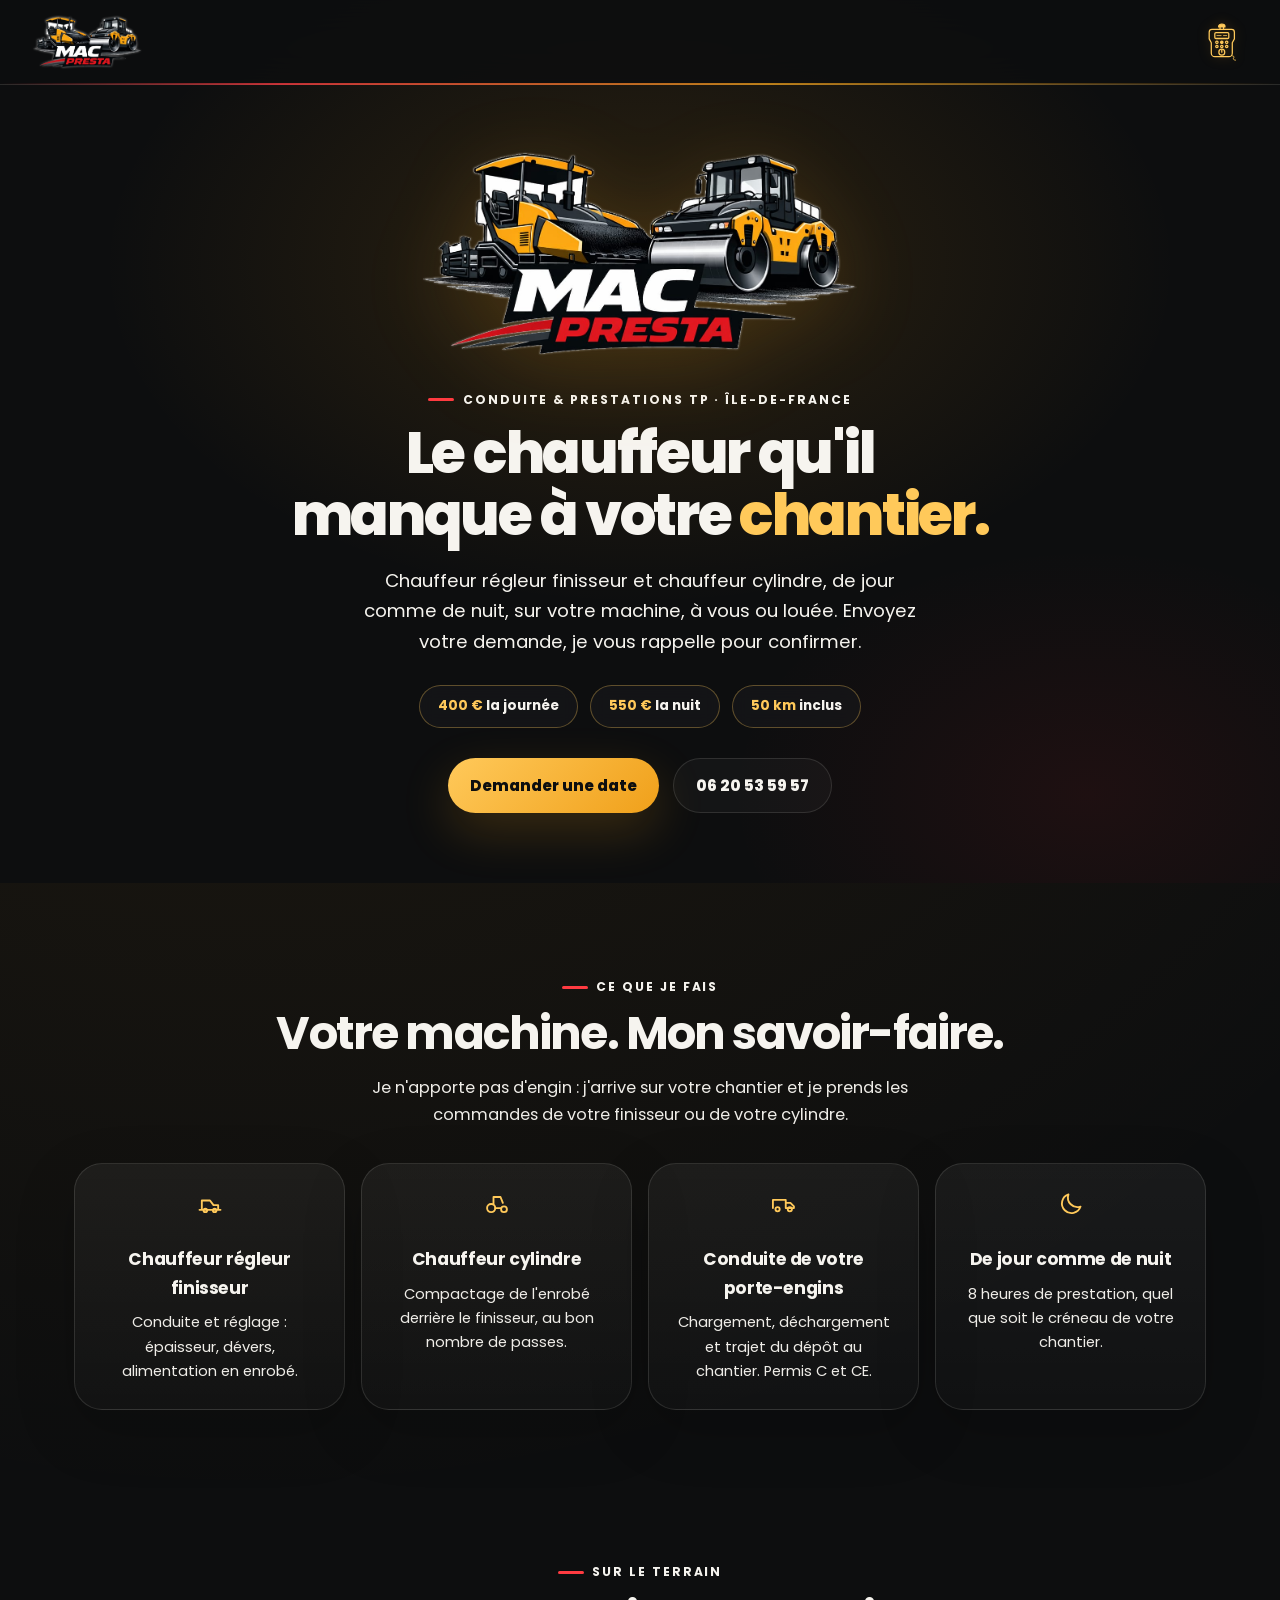
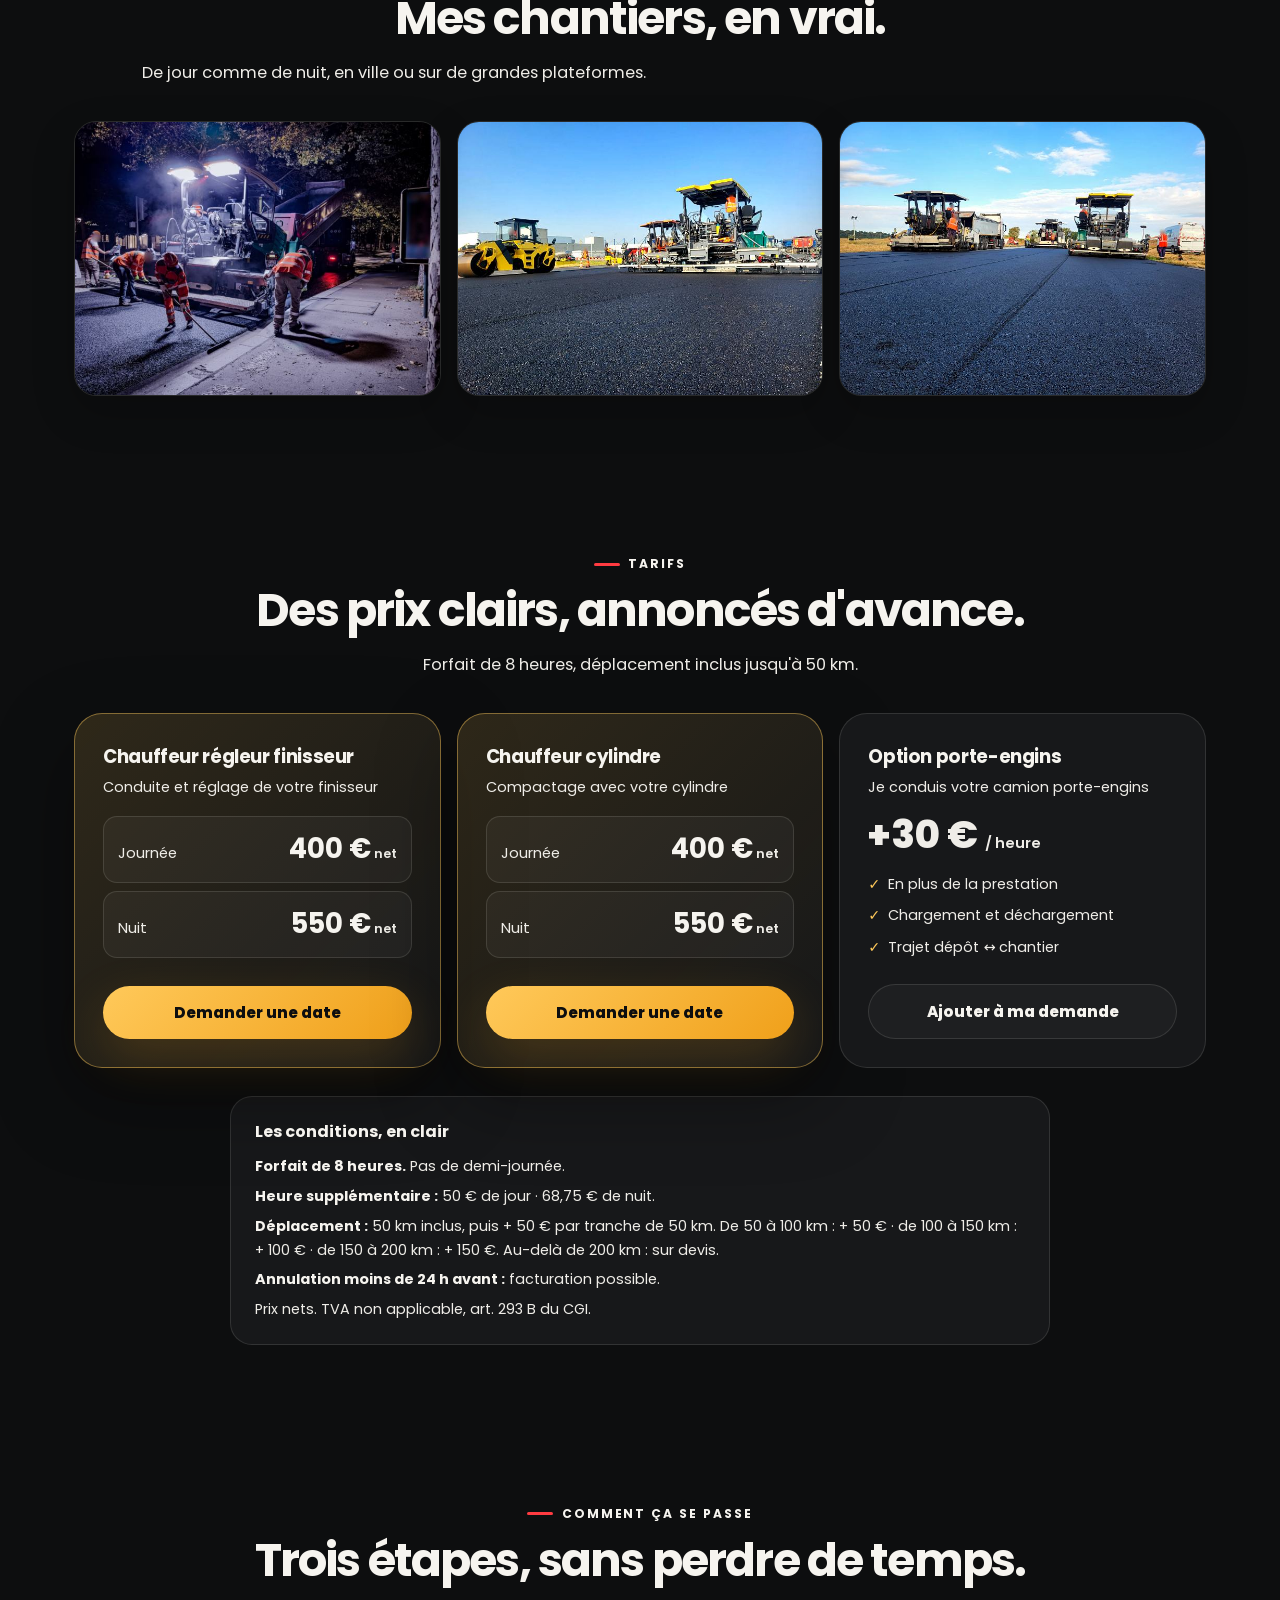
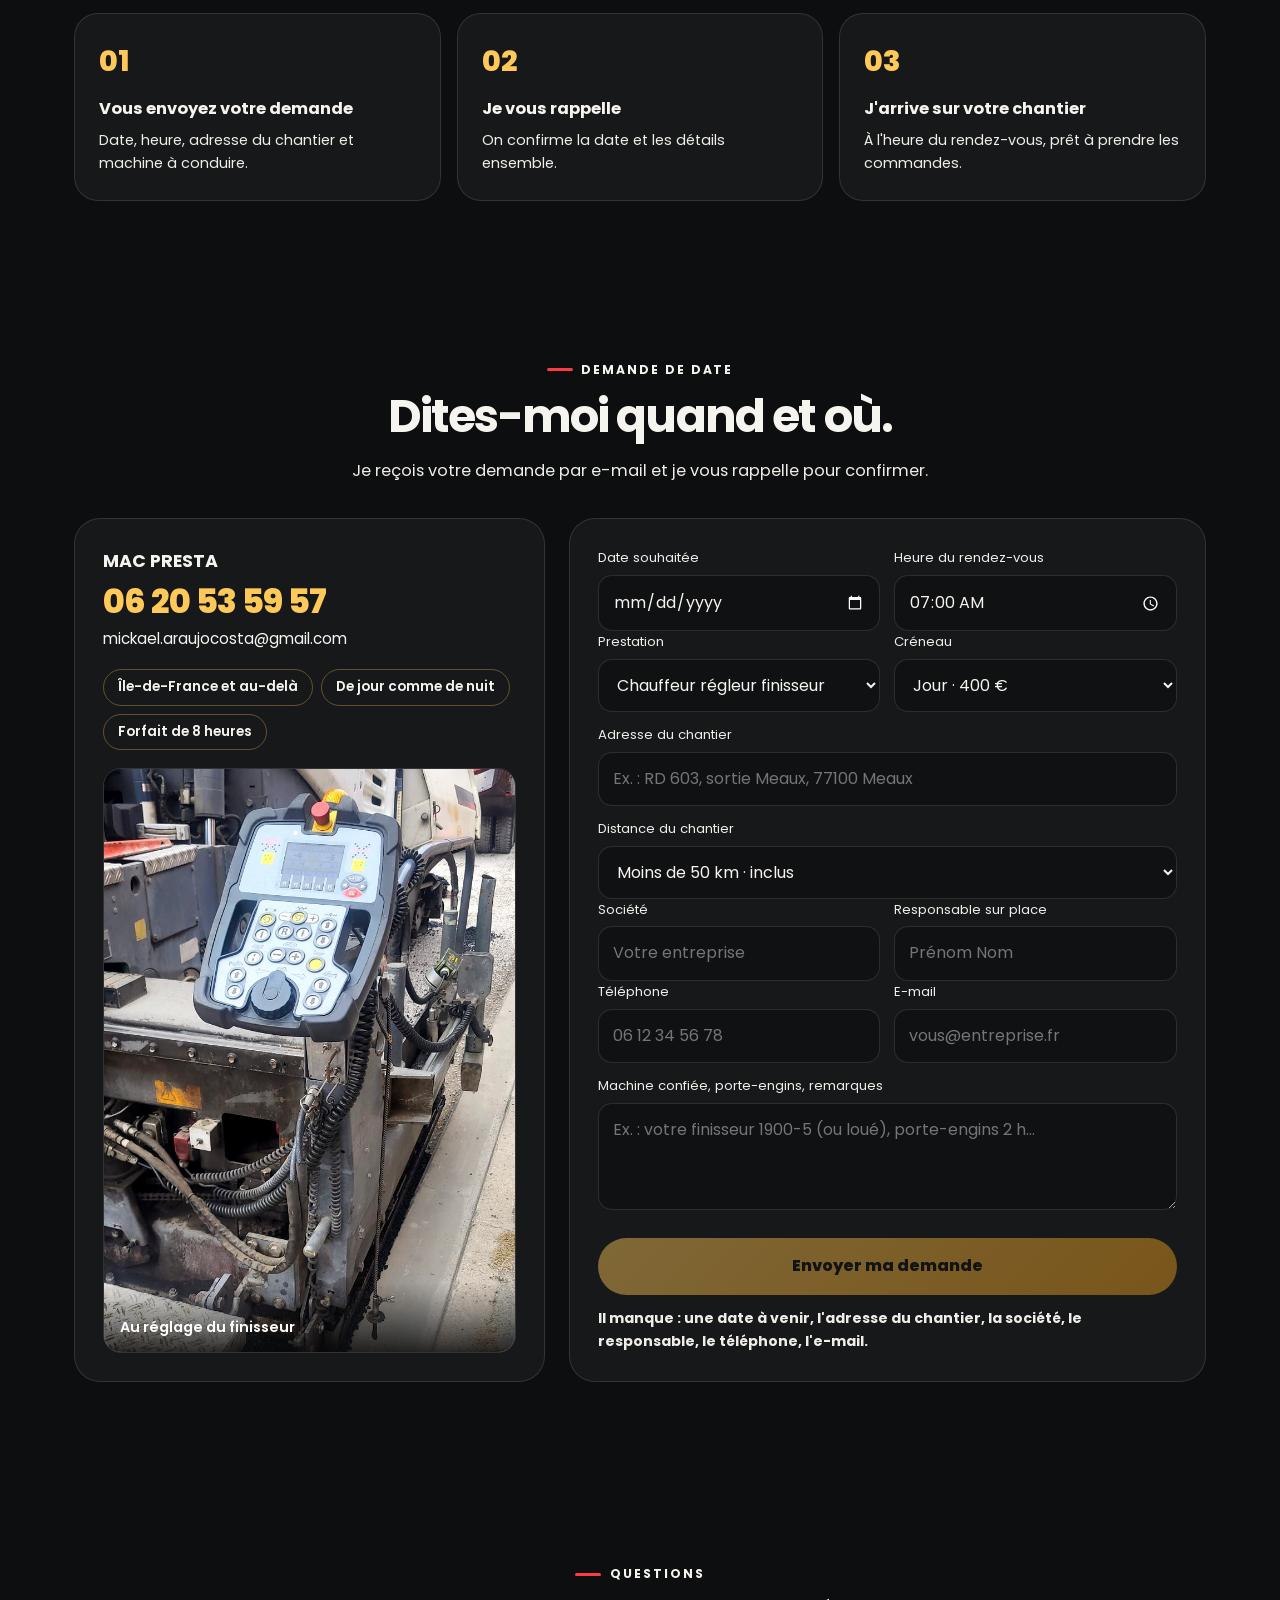
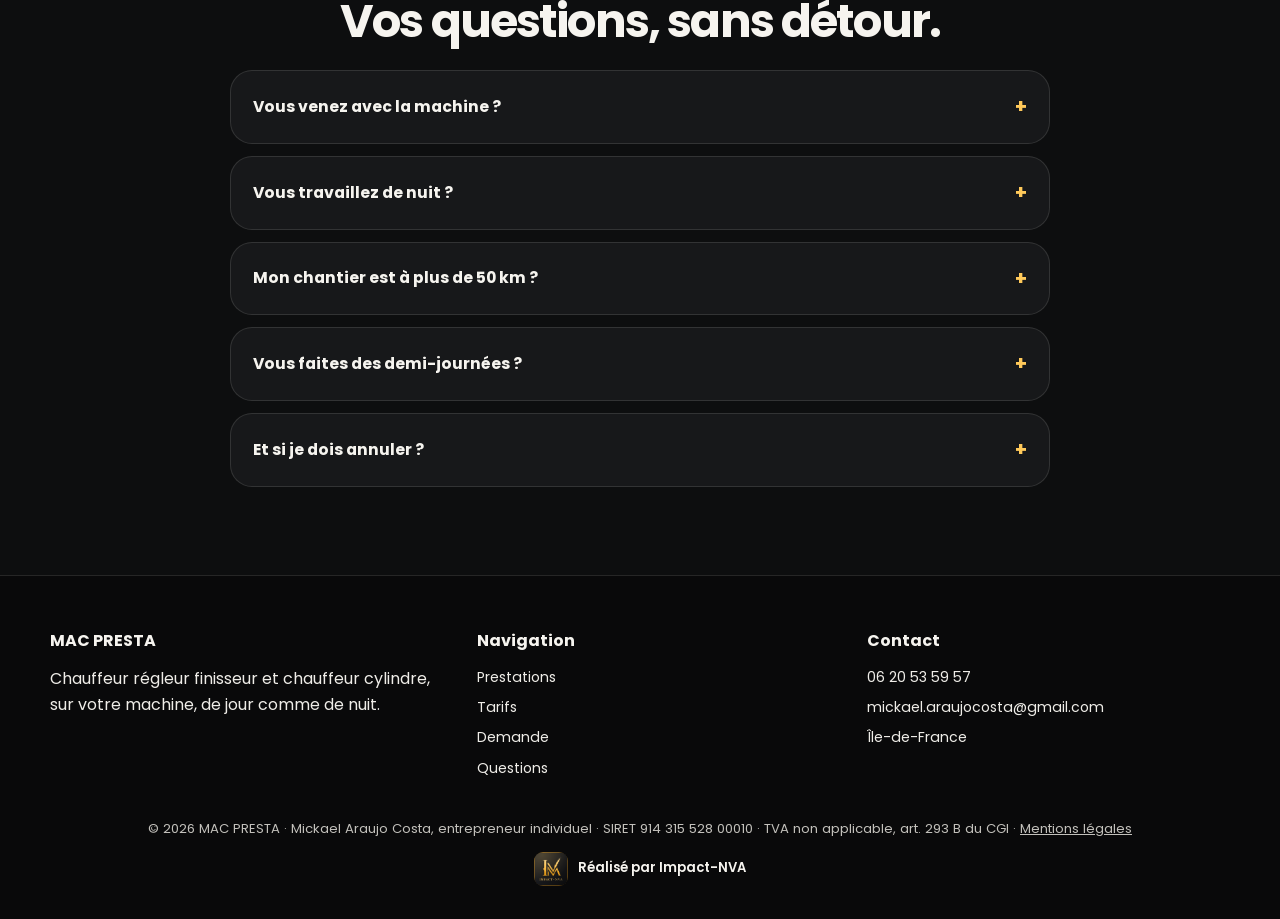
==== index.html @ eb6701ed "Icône : marge pour le rond de Google Co-Authored-By: Claude Opus 5.5 <noreply@anthropic.com>" ====
<!DOCTYPE html><html lang="fr"><head><meta charset="UTF-8" />
<meta name="viewport" content="width=device-width, initial-scale=1.0" />
<link rel="preconnect" href="https://fonts.googleapis.com" />
<link rel="preconnect" href="https://fonts.gstatic.com" crossorigin />
<link rel="stylesheet" href="https://fonts.googleapis.com/css2?family=Poppins:wght@400;500;600;700;800&display=swap" />
<meta name="theme-color" content="#0D0E0F" />
<link rel="stylesheet" href="assets/css/style.css?v=mv5b9hyx" />
<link rel="stylesheet" href="assets/css/macpresta.css?v=mv5b9hyx" />
<title>MAC PRESTA — Chauffeur régleur finisseur et chauffeur cylindre, Île-de-France</title>
<meta name="description" content="Chauffeur régleur finisseur et chauffeur cylindre sur votre machine, de jour comme de nuit, en Île-de-France. 400 € la journée, 550 € la nuit, 50 km inclus." />
<link rel="canonical" href="https://macpresta.fr/" />
<link rel="icon" type="image/png" sizes="48x48" href="favicon-48.png" />
<link rel="icon" type="image/png" sizes="32x32" href="favicon-32.png" />
<link rel="icon" type="image/png" sizes="192x192" href="icone-192.png" />
<link rel="apple-touch-icon" href="apple-touch-icon.png" />
<meta property="og:type" content="website" />
<meta property="og:site_name" content="MAC PRESTA" />
<meta property="og:locale" content="fr_FR" />
<meta property="og:url" content="https://macpresta.fr/" />
<meta property="og:title" content="MAC PRESTA — le chauffeur qu'il manque à votre chantier" />
<meta property="og:description" content="Chauffeur régleur finisseur et chauffeur cylindre sur votre machine, de jour comme de nuit, en Île-de-France. 400 € la journée, 550 € la nuit, 50 km inclus." />
<meta property="og:image" content="https://macpresta.fr/og-macpresta.jpg" />
<meta property="og:image:width" content="1200" />
<meta property="og:image:height" content="630" />
<meta property="og:image:alt" content="MAC PRESTA — chauffeur régleur finisseur et chauffeur cylindre, de jour comme de nuit" />
<meta name="twitter:card" content="summary_large_image" />
<meta name="twitter:title" content="MAC PRESTA — le chauffeur qu'il manque à votre chantier" />
<meta name="twitter:description" content="Chauffeur régleur finisseur et chauffeur cylindre sur votre machine, de jour comme de nuit, en Île-de-France. 400 € la journée, 550 € la nuit, 50 km inclus." />
<meta name="twitter:image" content="https://macpresta.fr/og-macpresta.jpg" />
<script type="application/ld+json">
{"@context":"https://schema.org","@type":"LocalBusiness","name":"MAC PRESTA","url":"https://macpresta.fr/","image":"https://macpresta.fr/og-macpresta.jpg","logo":"https://macpresta.fr/icone-192.png",
"description":"Chauffeur régleur finisseur et chauffeur cylindre, sur la machine du client, de jour comme de nuit. Conduite du porte-engins en option.",
"telephone":"+33620535957","email":"mickael.araujocosta@gmail.com","priceRange":"400 € – 550 €",
"address":{"@type":"PostalAddress","addressLocality":"Pierre-Levée","postalCode":"77580","addressRegion":"Île-de-France","addressCountry":"FR"},
"areaServed":[{"@type":"AdministrativeArea","name":"Île-de-France"},{"@type":"AdministrativeArea","name":"Seine-et-Marne"}],
"founder":{"@type":"Person","name":"Mickael Araujo Costa"}}
</script>
</head><body>
<header>
  <a class="nav-logo" href="#accueil"><img src="assets/images/logo-macpresta.png" alt="MAC PRESTA" class="logo-img"></a>
  <nav class="nav-links" id="nav-links">
    <a href="#prestations">Prestations</a>
    <a href="#tarifs">Tarifs</a>
    <a href="#demande">Demande</a>
    <a href="#questions">Questions</a>
    <a href="#contact">Contact</a>
  </nav>
  <button class="nav-toggle" id="nav-toggle" aria-label="Ouvrir le sommaire" aria-expanded="false" aria-controls="nav-links"><svg class="ic-tele" viewBox="0 0 48 60" fill="none" stroke="currentColor" stroke-width="1.8" stroke-linecap="round" stroke-linejoin="round" aria-hidden="true"><path d="M19.5 7.5a4.5 3 0 0 1 9 0v1h-9z" fill="currentColor"/><path d="M21.5 8.5v3.5M26.5 8.5v3.5"/><path d="M10 12h28a4 4 0 0 1 4 4v9.5l-3 5.5v15a5 5 0 0 1-5 5H14a5 5 0 0 1-5-5V31l-3-5.5V16a4 4 0 0 1 4-4z"/><rect x="14" y="16.5" width="20" height="8.5" rx="1.6"/><path d="M17 20.8h6M26.5 20.8h4.5" stroke-width="1.1"/><circle cx="17" cy="30.5" r="1.7"/><circle cx="24" cy="30.5" r="1.7" fill="currentColor"/><circle cx="31" cy="30.5" r="1.7"/><circle cx="17" cy="36.5" r="1.7"/><circle cx="24" cy="36.5" r="1.7"/><circle cx="31" cy="36.5" r="1.7"/><circle cx="24" cy="44.5" r="4.2"/><path d="M24 41.2v3.3"/><path d="M38 49.5c3 .3 4.2 1.6 3 3.2-1.2 1.6-.2 3 2.6 3.3" stroke-width="1.2"/></svg><svg class="ic-croix" viewBox="0 0 24 24" fill="none" stroke="currentColor" stroke-width="2.2" stroke-linecap="round" aria-hidden="true"><path d="M5 5l14 14M19 5 5 19"/></svg></button>
</header>

<main>
  <section class="hero" id="accueil">
    <div class="container hero-inner">
      <img class="hero-logo" src="assets/images/logo-macpresta.png" alt="Logo MAC PRESTA : un finisseur et un cylindre">
      <div class="eyebrow">Conduite &amp; prestations TP · Île-de-France</div>
      <h1 class="hero-title">Le chauffeur qu'il manque à votre <span>chantier.</span></h1>
      <p class="hero-subtitle">Chauffeur régleur finisseur et chauffeur cylindre, de jour comme de nuit, sur votre machine, à vous ou louée. Envoyez votre demande, je vous rappelle pour confirmer.</p>
      <div class="hero-badges">
        <span class="hero-badge"><strong>400 €</strong> la journée</span>
        <span class="hero-badge"><strong>550 €</strong> la nuit</span>
        <span class="hero-badge"><strong>50 km</strong> inclus</span>
      </div>
      <div class="hero-actions">
        <a class="cta-button" href="#demande">Demander une date</a>
        <a class="ghost-button" href="tel:+33620535957">06 20 53 59 57</a>
      </div>
    </div>
  </section>

  <section class="section" id="prestations">
    <div class="container center">
      <div class="eyebrow">Ce que je fais</div>
      <h2 class="section-title">Votre machine. Mon savoir-faire.</h2>
      <p class="section-lead">Je n'apporte pas d'engin : j'arrive sur votre chantier et je prends les commandes de votre finisseur ou de votre cylindre.</p>
      <div class="card-grid">
        <div class="card">
          <div class="card-icon"><svg viewBox="0 0 24 24" fill="none" stroke="currentColor" stroke-width="1.6" stroke-linecap="round" stroke-linejoin="round" aria-hidden="true"><path d="M3 17h18M5 17V9h7l3 4h4v4"/><circle cx="8" cy="17.5" r="1.5"/><circle cx="16" cy="17.5" r="1.5"/></svg></div>
          <h3 class="card-title">Chauffeur régleur finisseur</h3>
          <p class="card-desc">Conduite et réglage : épaisseur, dévers, alimentation en enrobé.</p>
        </div>
        <div class="card">
          <div class="card-icon"><svg viewBox="0 0 24 24" fill="none" stroke="currentColor" stroke-width="1.6" stroke-linecap="round" stroke-linejoin="round" aria-hidden="true"><circle cx="7" cy="15.5" r="3.5"/><circle cx="18" cy="16.5" r="2.5"/><path d="M10.5 15.5h5M9 12V6h6l2 5"/></svg></div>
          <h3 class="card-title">Chauffeur cylindre</h3>
          <p class="card-desc">Compactage de l'enrobé derrière le finisseur, au bon nombre de passes.</p>
        </div>
        <div class="card">
          <div class="card-icon"><svg viewBox="0 0 24 24" fill="none" stroke="currentColor" stroke-width="1.6" stroke-linecap="round" stroke-linejoin="round" aria-hidden="true"><path d="M2.5 15.5V8.5h11v7M13.5 11h4l3 3v1.5h-7"/><circle cx="6.5" cy="16.5" r="1.8"/><circle cx="17" cy="16.5" r="1.8"/></svg></div>
          <h3 class="card-title">Conduite de votre porte-engins</h3>
          <p class="card-desc">Chargement, déchargement et trajet du dépôt au chantier. Permis C et CE.</p>
        </div>
        <div class="card">
          <div class="card-icon"><svg viewBox="0 0 24 24" fill="none" stroke="currentColor" stroke-width="1.6" stroke-linecap="round" stroke-linejoin="round" aria-hidden="true"><path d="M20.2 14.2A8.2 8.2 0 0 1 9.8 3.8a8.2 8.2 0 1 0 10.4 10.4Z"/></svg></div>
          <h3 class="card-title">De jour comme de nuit</h3>
          <p class="card-desc">8 heures de prestation, quel que soit le créneau de votre chantier.</p>
        </div>
      </div>
    </div>
  </section>

  <section class="section compact">
    <div class="container">
      <div class="eyebrow center" style="display:block;text-align:center">Sur le terrain</div>
      <h2 class="section-title center">Mes chantiers, en vrai.</h2>
      <p class="section-lead center">De jour comme de nuit, en ville ou sur de grandes plateformes.</p>
      <div class="gallery-simple">
        <div class="g-item"><img loading="lazy" src="assets/images/chantiers/01-nuit-finisseur.jpg" srcset="assets/images/chantiers/mini/01-nuit-finisseur.jpg 700w, assets/images/chantiers/01-nuit-finisseur.jpg 1600w" sizes="(max-width: 768px) 92vw, 380px" alt="Pose d'enrobé de nuit en ville"></div>
        <div class="g-item"><img loading="lazy" src="assets/images/chantiers/03-jour-cylindre-finisseur.jpg" srcset="assets/images/chantiers/mini/03-jour-cylindre-finisseur.jpg 700w, assets/images/chantiers/03-jour-cylindre-finisseur.jpg 1600w" sizes="(max-width: 768px) 92vw, 380px" alt="Cylindre et finisseur sur une grande plateforme"></div>
        <div class="g-item"><img loading="lazy" src="assets/images/chantiers/02-jour-deux-finisseurs.jpg" srcset="assets/images/chantiers/mini/02-jour-deux-finisseurs.jpg 700w, assets/images/chantiers/02-jour-deux-finisseurs.jpg 1600w" sizes="(max-width: 768px) 92vw, 380px" alt="Trois finisseurs au travail sur un grand tapis d'enrobé"></div>
      </div>
    </div>
  </section>

  <section class="section" id="tarifs">
    <div class="container center">
      <div class="eyebrow">Tarifs</div>
      <h2 class="section-title">Des prix clairs, annoncés d'avance.</h2>
      <p class="section-lead">Forfait de 8 heures, déplacement inclus jusqu'à 50 km.</p>
      <div class="offer-trio">
        <div class="trio-card is-current">
          <h3 class="trio-name">Chauffeur régleur finisseur</h3>
          <p class="trio-for">Conduite et réglage de votre finisseur</p>
          <ul class="trio-lignes"><li>Journée<b>400 €<small>net</small></b></li><li>Nuit<b>550 €<small>net</small></b></li></ul>
          <a class="cta-button" href="#demande">Demander une date</a>
        </div>
        <div class="trio-card is-current">
          <h3 class="trio-name">Chauffeur cylindre</h3>
          <p class="trio-for">Compactage avec votre cylindre</p>
          <ul class="trio-lignes"><li>Journée<b>400 €<small>net</small></b></li><li>Nuit<b>550 €<small>net</small></b></li></ul>
          <a class="cta-button" href="#demande">Demander une date</a>
        </div>
        <div class="trio-card">
          <h3 class="trio-name">Option porte-engins</h3>
          <p class="trio-for">Je conduis votre camion porte-engins</p>
          <p class="trio-price">+30 € <small>/ heure</small></p>
          <ul class="trio-list"><li>En plus de la prestation</li><li>Chargement et déchargement</li><li>Trajet dépôt ↔ chantier</li></ul>
          <a class="ghost-button" href="#demande">Ajouter à ma demande</a>
        </div>
      </div>
      <div class="modif-box">
        <h3>Les conditions, en clair</h3>
        <ul>
          <li><strong>Forfait de 8 heures.</strong> Pas de demi-journée.</li>
          <li><strong>Heure supplémentaire :</strong> 50 € de jour · 68,75 € de nuit.</li>
          <li><strong>Déplacement :</strong> 50 km inclus, puis + 50 € par tranche de 50 km. De 50 à 100 km : + 50 € · de 100 à 150 km : + 100 € · de 150 à 200 km : + 150 €. Au-delà de 200 km : sur devis.</li>
          <li><strong>Annulation moins de 24 h avant :</strong> facturation possible.</li>
          <li>Prix nets. TVA non applicable, art. 293 B du CGI.</li>
        </ul>
      </div>
    </div>
  </section>

  <section class="section compact">
    <div class="container center">
      <div class="eyebrow">Comment ça se passe</div>
      <h2 class="section-title">Trois étapes, sans perdre de temps.</h2>
      <div class="timeline" style="text-align:left;margin-top:28px">
        <div class="timeline-step"><div class="step-number">01</div><h3 class="step-title">Vous envoyez votre demande</h3><p class="step-desc">Date, heure, adresse du chantier et machine à conduire.</p></div>
        <div class="timeline-step"><div class="step-number">02</div><h3 class="step-title">Je vous rappelle</h3><p class="step-desc">On confirme la date et les détails ensemble.</p></div>
        <div class="timeline-step"><div class="step-number">03</div><h3 class="step-title">J'arrive sur votre chantier</h3><p class="step-desc">À l'heure du rendez-vous, prêt à prendre les commandes.</p></div>
      </div>
    </div>
  </section>

  <section class="section" id="demande">
    <div class="container">
      <div class="center">
        <div class="eyebrow">Demande de date</div>
        <h2 class="section-title">Dites-moi quand et où.</h2>
        <p class="section-lead">Je reçois votre demande par e-mail et je vous rappelle pour confirmer.</p>
      </div>
      <div class="contact-section" id="contact">
        <div class="contact-details">
          <h3>MAC PRESTA</h3>
          <a class="cd-tel" href="tel:+33620535957">06 20 53 59 57</a>
          <a class="cd-mail" href="mailto:mickael.araujocosta@gmail.com">mickael.araujocosta@gmail.com</a>
          <ul class="cd-points">
            <li>Île-de-France et au-delà</li>
            <li>De jour comme de nuit</li>
            <li>Forfait de 8 heures</li>
          </ul>
          <figure class="cd-photo"><img loading="lazy" src="assets/images/chantiers/04-pupitre.jpg" alt="Pupitre de réglage du finisseur, au bord du tapis d'enrobé"><figcaption>Au réglage du finisseur</figcaption></figure>
        </div>
        <div class="contact-form">
          <form id="demande-form" novalidate>
            <div class="form-duo">
              <div><label for="r-date">Date souhaitée</label><input id="r-date" type="date" required></div>
              <div><label for="r-heure">Heure du rendez-vous</label><input id="r-heure" type="time" value="07:00" required></div>
            </div>
            <div class="form-duo">
              <div><label for="r-presta">Prestation</label><select id="r-presta"><option>Chauffeur régleur finisseur</option><option>Chauffeur cylindre</option></select></div>
              <div><label for="r-creneau">Créneau</label><select id="r-creneau"><option>Jour · 400 €</option><option>Nuit · 550 €</option></select></div>
            </div>
            <label for="r-adresse">Adresse du chantier</label><input id="r-adresse" type="text" required placeholder="Ex. : RD 603, sortie Meaux, 77100 Meaux">
            <label for="r-dist">Distance du chantier</label><select id="r-dist"><option value="0">Moins de 50 km · inclus</option><option value="50">De 50 à 100 km · + 50 €</option><option value="100">De 100 à 150 km · + 100 €</option><option value="150">De 150 à 200 km · + 150 €</option><option value="plus">Plus de 200 km · sur devis</option></select>
            <div class="form-duo">
              <div><label for="r-societe">Société</label><input id="r-societe" type="text" required autocomplete="organization" placeholder="Votre entreprise"></div>
              <div><label for="r-resp">Responsable sur place</label><input id="r-resp" type="text" required autocomplete="name" placeholder="Prénom Nom"></div>
            </div>
            <div class="form-duo">
              <div><label for="r-tel">Téléphone</label><input id="r-tel" type="tel" required autocomplete="tel" placeholder="06 12 34 56 78"></div>
              <div><label for="r-mail">E-mail</label><input id="r-mail" type="email" required autocomplete="email" placeholder="vous@entreprise.fr"></div>
            </div>
            <label for="r-desc">Machine confiée, porte-engins, remarques</label><textarea id="r-desc" rows="3" placeholder="Ex. : votre finisseur 1900-5 (ou loué), porte-engins 2 h…"></textarea>
            <input type="text" id="r-site" name="site_web" tabindex="-1" autocomplete="off" aria-hidden="true" style="position:absolute;left:-9999px;width:1px;height:1px;opacity:0">
            <button type="submit" id="envoyer" disabled>Envoyer ma demande</button>
            <p class="form-status" id="aide" role="status" aria-live="polite"></p>
          </form>
          <div class="envoye" id="envoye">
            <svg viewBox="0 0 24 24" fill="none" stroke="currentColor" stroke-width="2" aria-hidden="true"><circle cx="12" cy="12" r="10"/><path d="m7 12.5 3.2 3.2L17 9"/></svg>
            <h3>Demande envoyée</h3>
            <p>Mickael a reçu votre demande par e-mail. Il vous rappelle pour confirmer la date.</p>
            <button type="button" class="ghost-button" id="autre" style="margin-top:14px">Faire une autre demande</button>
          </div>
        </div>
      </div>
    </div>
  </section>

  <section class="section" id="questions">
    <div class="container">
      <div class="center"><div class="eyebrow">Questions</div><h2 class="section-title">Vos questions, sans détour.</h2></div>
      <div class="faq-wrap" style="margin-top:24px">
        <div class="faq-item"><div class="faq-question">Vous venez avec la machine ?<span class="plus">+</span></div><div class="faq-answer"><p>Non. Je travaille sur votre machine, qu'elle vous appartienne ou que vous l'ayez louée.</p></div></div>
        <div class="faq-item"><div class="faq-question">Vous travaillez de nuit ?<span class="plus">+</span></div><div class="faq-answer"><p>Oui, 8 heures de nuit à 550 € net.</p></div></div>
        <div class="faq-item"><div class="faq-question">Mon chantier est à plus de 50 km ?<span class="plus">+</span></div><div class="faq-answer"><p>Les 50 premiers kilomètres sont inclus. Ensuite, c'est 50 € de plus par tranche de 50 km : 450 € la journée entre 50 et 100 km, 500 € entre 100 et 150 km, 550 € entre 150 et 200 km.</p></div></div>
        <div class="faq-item"><div class="faq-question">Vous faites des demi-journées ?<span class="plus">+</span></div><div class="faq-answer"><p>Non. Je travaille au forfait de 8 heures. Si le chantier dépasse, l'heure supplémentaire est à 50 € de jour et 68,75 € de nuit.</p></div></div>
        <div class="faq-item"><div class="faq-question">Et si je dois annuler ?<span class="plus">+</span></div><div class="faq-answer"><p>Prévenez-moi au plus tôt. Une annulation moins de 24 heures avant peut être facturée.</p></div></div>
      </div>
    </div>
  </section>
</main>

<footer>
  <div class="footer-content">
    <div class="footer-col">
      <h4>MAC PRESTA</h4>
      <p>Chauffeur régleur finisseur et chauffeur cylindre, sur votre machine, de jour comme de nuit.</p>
    </div>
    <div class="footer-col">
      <h4>Navigation</h4>
      <ul>
        <li><a href="#prestations">Prestations</a></li>
        <li><a href="#tarifs">Tarifs</a></li>
        <li><a href="#demande">Demande</a></li>
        <li><a href="#questions">Questions</a></li>
      </ul>
    </div>
    <div class="footer-col">
      <h4>Contact</h4>
      <ul>
        <li><a href="tel:+33620535957">06 20 53 59 57</a></li>
        <li><a href="mailto:mickael.araujocosta@gmail.com">mickael.araujocosta@gmail.com</a></li>
        <li>Île-de-France</li>
      </ul>
    </div>
  </div>
  <div class="footer-bottom">© 2026 MAC PRESTA · Mickael Araujo Costa, entrepreneur individuel · SIRET 914 315 528 00010 · TVA non applicable, art. 293 B du CGI · <a href="mentions-legales.html" style="color:inherit;text-decoration:underline">Mentions légales</a><br><a class="signe-impact" href="https://impact-nva.fr" target="_blank" rel="noopener"><img src="assets/images/impact-nva.png" alt="" width="192" height="192" loading="lazy">Réalisé par Impact-NVA</a></div>
</footer>

<script src="assets/js/main.js?v=mv5b9hyx"></script>
</body></html>
---- assets/css/style.css ----
:root{
  --bg:#0D0E0F;
  --bg-2:#121315;
  --panel:#17181A;
  --panel-2:#1C1E21;
  --text:#F6F4EF;
  --muted:#C4C2BC;
  --soft:#8E9196;
  --line:rgba(247,242,232,.12);
  --green:#F0A01A;
  --green-2:#FFC95A;
  --gold:#FFC95A;
  --shadow:0 30px 80px rgba(0,0,0,.35);
  --radius:28px;
  --max:1180px;
}
*{box-sizing:border-box;margin:0;padding:0}
html{scroll-behavior:smooth;-webkit-font-smoothing:antialiased}
body{font-family:'Poppins',system-ui,sans-serif;background:radial-gradient(circle at 20% 0%,rgba(240,160,26,.10),transparent 26%),var(--bg);color:var(--text);line-height:1.65;overflow-x:hidden}
a{color:inherit;text-decoration:none}
p{color:var(--muted)}
img{max-width:100%;display:block}
ul{list-style:none}

.container{max-width:var(--max);margin:0 auto;padding:0 24px}
.section{padding:88px 0}
.section.compact{padding:64px 0}
.eyebrow{letter-spacing:.16em;text-transform:uppercase;color:var(--green-2);font-size:.76rem;font-weight:700;margin-bottom:12px}
.section-title{font-size:clamp(1.9rem,3.6vw,3.2rem);line-height:1.08;letter-spacing:-.04em;margin-bottom:16px}
.section-lead{max-width:640px;color:var(--muted);font-size:1.02rem;margin-bottom:34px}
.center{text-align:center}
.center .section-lead{margin-left:auto;margin-right:auto}

/* Header */
header{position:fixed;top:0;left:0;width:100%;z-index:1000;padding:16px 32px;display:flex;justify-content:space-between;align-items:center;background:rgba(13,14,15,.72);backdrop-filter:blur(18px);border-bottom:1px solid var(--line)}
.nav-logo{display:flex;align-items:center}
.logo-img{height:64px;width:auto;display:block}
.nav-links{display:flex;gap:22px;align-items:center}
.nav-links a{color:var(--muted);font-weight:600;font-size:.9rem}
.nav-links a:hover,.nav-links a.active{color:var(--text)}
.nav-toggle{display:none;color:var(--text);font-size:1.4rem;cursor:pointer;background:none;border:none}

/* Buttons */
.cta-button,.ghost-button{display:inline-flex;align-items:center;justify-content:center;gap:10px;border-radius:999px;padding:14px 22px;font-weight:800;font-size:.95rem;transition:.25s ease;cursor:pointer;border:none;font-family:inherit}
.cta-button{background:linear-gradient(135deg,var(--green-2),var(--green));color:#0D0E0F;box-shadow:0 18px 50px rgba(240,160,26,.20)}
.cta-button:hover{transform:translateY(-2px);box-shadow:0 24px 70px rgba(240,160,26,.30)}
.ghost-button{border:1px solid var(--line);color:var(--text);background:rgba(255,255,255,.03)}
.ghost-button:hover{border-color:rgba(255,201,90,.45);background:rgba(255,201,90,.08)}

/* Hero — colonne unique, plus simple que V2/V3 (pas de carte prix flottante) */
.hero{min-height:86vh;padding:150px 0 70px;position:relative;display:flex;align-items:center;overflow:hidden;text-align:center}
.hero:before{content:"";position:absolute;inset:0;background:linear-gradient(180deg,rgba(13,14,15,.88) 0%,rgba(13,14,15,.72) 55%,var(--bg) 100%),url('../images/hero.jpg') center/cover no-repeat;z-index:-1}
.hero-inner{max-width:760px;margin:0 auto}
.hero-title{font-size:clamp(2.2rem,5.5vw,3.6rem);letter-spacing:-.04em;line-height:1.08;font-weight:800}
.hero-title span{color:var(--green-2)}
.hero-subtitle{font-size:clamp(1rem,1.6vw,1.15rem);color:#DAD7D0;margin:20px auto 28px;max-width:560px}
.hero-badges{display:flex;justify-content:center;gap:12px;flex-wrap:wrap;margin-bottom:30px}
.hero-badge{background:rgba(23,24,26,.7);border:1px solid var(--line);border-radius:999px;padding:9px 18px;font-size:.85rem;font-weight:700;color:var(--muted);backdrop-filter:blur(8px)}
.hero-badge strong{color:var(--text)}
.hero-actions{display:flex;justify-content:center;gap:14px;flex-wrap:wrap}

/* Cards (section pourquoi) */
.card-grid{display:grid;grid-template-columns:repeat(4,1fr);gap:16px}
.card{background:linear-gradient(180deg,rgba(255,255,255,.05),rgba(255,255,255,.02));border:1px solid var(--line);border-radius:var(--radius);padding:26px;box-shadow:0 20px 60px rgba(0,0,0,.18);transition:.25s ease}
.card:hover{transform:translateY(-4px);border-color:rgba(255,201,90,.30)}
.card-icon{font-size:1.5rem;color:var(--green-2);margin-bottom:16px}
.card-title{font-size:1.08rem;letter-spacing:-.02em;margin-bottom:8px}
.card-desc{font-size:.92rem}

/* Galerie simple — grille classique, pas de masonry (réservée V2/V3) */
.gallery-simple{display:grid;grid-template-columns:repeat(auto-fit,minmax(260px,1fr));gap:16px}
.gallery-simple .g-item{border-radius:22px;overflow:hidden;border:1px solid var(--line);box-shadow:0 16px 44px rgba(0,0,0,.20);aspect-ratio:4/3}
.gallery-simple img{width:100%;height:100%;object-fit:cover;transition:transform .5s ease}
.gallery-simple .g-item:hover img{transform:scale(1.06)}
.cta-row{text-align:center;margin-top:32px}

/* Offre — carte détaillée de l'Essentiel */
.price-card{max-width:560px;margin:0 auto;border-radius:36px;padding:38px;background:linear-gradient(135deg,rgba(255,201,90,.14),rgba(255,255,255,.04));border:1px solid rgba(255,201,90,.24);box-shadow:var(--shadow);text-align:center}
.price-card .eyebrow{justify-content:center}
.price{font-size:3.4rem;font-weight:800;color:var(--text);line-height:1}
.price-note{color:var(--muted);margin:10px 0 24px}
.included{display:grid;gap:10px;text-align:left;margin-bottom:26px}
.included li{background:rgba(255,255,255,.04);border:1px solid var(--line);border-radius:16px;padding:12px 14px;color:var(--muted);font-size:.92rem}
.included li:before{content:"✓";color:var(--green-2);font-weight:800;margin-right:8px}

/* Les trois offres côte à côte, Essentiel mise en avant */
.offer-trio{display:grid;grid-template-columns:repeat(3,1fr);gap:16px;text-align:left;margin-top:8px}
.trio-card{display:flex;flex-direction:column;background:var(--panel);border:1px solid var(--line);border-radius:var(--radius);padding:28px}
.trio-card.is-current{background:linear-gradient(135deg,rgba(255,201,90,.14),rgba(255,255,255,.04));border-color:rgba(255,201,90,.45);box-shadow:var(--shadow)}
.trio-name{font-size:1.15rem;letter-spacing:-.02em}
.trio-for{font-size:.9rem;margin:4px 0 16px}
.trio-price{font-size:2.4rem;font-weight:800;line-height:1;margin-bottom:18px}
.trio-list{display:grid;gap:8px;margin-bottom:24px;flex-grow:1;align-content:start}
.trio-list li{font-size:.9rem;color:var(--muted)}
.trio-list li:before{content:"✓";color:var(--green-2);font-weight:800;margin-right:8px}
.modif-box{max-width:820px;margin:28px auto 0;text-align:left;background:var(--panel);border:1px solid var(--line);border-radius:22px;padding:22px 24px}
.modif-box h3{font-size:1rem;margin-bottom:6px}
.modif-box p{font-size:.92rem}
.modif-box ul{display:grid;gap:6px;margin-top:10px}
.modif-box li{font-size:.9rem;color:var(--muted)}
.modif-box li strong{color:var(--text)}

.trust-badges{display:flex;justify-content:center;align-items:center;gap:26px;flex-wrap:wrap;margin-top:30px}
.trust-badges img{height:22px;width:auto;filter:brightness(0) invert(1);opacity:.75}
.trust-badges span{color:var(--soft);font-size:.85rem;font-weight:600}

/* Process / timeline */
.timeline{display:grid;grid-template-columns:repeat(3,1fr);gap:16px}
.timeline-step{background:var(--panel);border:1px solid var(--line);border-radius:24px;padding:24px}
.step-number{font-size:1.8rem;color:var(--green-2);font-weight:800}
.step-title{font-size:1.02rem;margin:10px 0 6px}
.step-desc{font-size:.9rem;color:var(--muted)}

/* FAQ */
.faq-wrap{display:grid;gap:12px;max-width:820px;margin:0 auto}
.faq-item{background:var(--panel);border:1px solid var(--line);border-radius:22px;overflow:hidden}
.faq-question{display:flex;justify-content:space-between;gap:20px;align-items:center;padding:20px 22px;cursor:pointer;font-weight:700;color:var(--text);font-size:.98rem}
.faq-question .plus{color:var(--green-2);font-size:1.2rem;transition:transform .25s ease}
.faq-item.open .plus{transform:rotate(45deg)}
.faq-answer{max-height:0;overflow:hidden;transition:max-height .35s ease}
.faq-answer p{padding:0 22px 20px;font-size:.92rem}

/* Contact */
.contact-section{display:grid;grid-template-columns:.85fr 1.15fr;gap:24px}
.contact-details,.contact-form{background:var(--panel);border:1px solid var(--line);border-radius:26px;padding:28px}
.contact-details h3{font-size:1.1rem;margin-bottom:14px}
.contact-details ul{display:grid;gap:10px;font-size:.9rem;color:var(--muted)}
.contact-form label{display:block;font-size:.82rem;color:var(--soft);margin-bottom:6px;margin-top:12px}
.contact-form label:first-child{margin-top:0}
.contact-form input,.contact-form select,.contact-form textarea{width:100%;background:#101113;border:1px solid var(--line);border-radius:14px;padding:13px 14px;color:var(--text);font:inherit}
.contact-form input:focus,.contact-form select:focus,.contact-form textarea:focus{outline:none;border-color:rgba(255,201,90,.55)}
.contact-form button{width:100%;margin-top:20px;border:0;border-radius:999px;padding:15px;font:inherit;font-weight:800;background:linear-gradient(135deg,var(--green-2),var(--green));color:#0D0E0F;cursor:pointer}
.contact-form button:disabled{opacity:.6;cursor:not-allowed}
.form-status{margin-top:12px;font-size:.88rem;font-weight:700;min-height:1.2em}
.form-status.loading{color:var(--muted)}
.form-status.success{color:var(--green-2)}
.form-status.error{color:#e08a8a}
.hp-field{position:absolute;left:-9999px;width:1px;height:1px;opacity:0}

/* Merci page */
.confirm-box{max-width:560px;margin:0 auto;text-align:center;background:var(--panel);border:1px solid var(--line);border-radius:32px;padding:48px 32px;box-shadow:var(--shadow)}
.confirm-icon{font-size:2.6rem;color:var(--green-2);margin-bottom:18px}

/* Footer */
footer{border-top:1px solid var(--line);padding:52px 24px 24px;background:#09090A}
.footer-content{max-width:var(--max);margin:0 auto;display:grid;grid-template-columns:1.1fr 1fr 1fr;gap:28px}
.footer-col h4{margin-bottom:12px;font-size:1rem}
.footer-col li{margin:7px 0;color:var(--muted);font-size:.88rem}
.footer-col a:hover{color:var(--text)}
.footer-bottom{text-align:center;color:var(--soft);font-size:.82rem;margin-top:30px}

/* Responsive */
@media(max-width:980px){
  .card-grid{grid-template-columns:repeat(2,1fr)}
  .gallery-simple{grid-template-columns:repeat(2,1fr)}
  .timeline{grid-template-columns:1fr}
  .offer-trio{grid-template-columns:1fr}
  .contact-section{grid-template-columns:1fr}
}
@media(max-width:768px){
  header{padding:14px 18px}
  .logo-img{height:52px}
  .nav-toggle{display:block}
  .nav-links{position:absolute;top:100%;right:18px;left:18px;background:rgba(13,14,15,.97);border:1px solid var(--line);border-radius:20px;padding:18px;display:grid;gap:14px;transform:translateY(-12px);opacity:0;pointer-events:none;transition:.25s ease}
  .nav-links.open{transform:none;opacity:1;pointer-events:auto}
  .hero{padding-top:120px}
  .card-grid,.gallery-simple{grid-template-columns:1fr}
  .section{padding:64px 0}
  .hero-actions{flex-direction:column;align-items:stretch}
  .cta-button,.ghost-button{width:100%}
  .trust-badges{gap:16px}
}
---- assets/css/macpresta.css ----
/* MAC PRESTA — ajouts posés sur le modèle Impact-NVA Essentiel */
html { overflow-x: clip; }
.hero:before { background: radial-gradient(60% 55% at 50% 30%, rgba(240,160,26,.14), transparent 70%), radial-gradient(40% 40% at 85% 90%, rgba(232,38,44,.08), transparent 70%), var(--bg); }
.hero-logo { width: min(440px, 86%); margin: 0 auto 26px; filter: drop-shadow(0 0 1px rgba(255,255,255,.5)) drop-shadow(0 18px 40px rgba(240,160,26,.16)); }
.hero-title span.r { color: #FF3B41; }
.logo-img { height: 52px; filter: drop-shadow(0 0 1px rgba(255,255,255,.5)); }
.card-icon svg { width: 28px; height: 28px; }
.g-ph { width: 100%; height: 100%; display: flex; flex-direction: column; align-items: center; justify-content: center; gap: 6px; color: var(--soft); font-size: .9rem; text-align: center; padding: 12px;
  background: repeating-linear-gradient(-45deg, transparent 0 14px, rgba(255,201,90,.05) 14px 28px), linear-gradient(160deg, var(--panel-2), var(--panel)); }
.g-ph svg { width: 32px; height: 32px; color: var(--green-2); }
.g-ph strong { color: var(--text); }
.trio-price small { font-size: .9rem; font-weight: 600; color: var(--muted); }
.trio-lignes { display: grid; gap: 8px; margin-bottom: 22px; flex-grow: 1; align-content: start; }
.trio-lignes li { display: flex; justify-content: space-between; align-items: baseline; background: rgba(255,255,255,.04); border: 1px solid var(--line); border-radius: 14px; padding: 10px 14px; color: var(--muted); font-size: .92rem; }
.trio-lignes b { font-size: 1.7rem; color: var(--text); }
.trio-lignes b small { font-size: .8rem; color: var(--muted); font-weight: 600; margin-left: 3px; }
.form-duo { display: grid; grid-template-columns: 1fr 1fr; gap: 0 14px; }
.contact-form input[type=date], .contact-form input[type=time] { color-scheme: dark; }
.contact-form button:disabled { opacity: .45; }
.form-status.success { color: var(--green-2); }
.envoye { display: none; text-align: center; padding: 26px 8px; }
.envoye h3 { font-size: 1.4rem; margin: 10px 0 6px; }
.envoye svg { width: 52px; height: 52px; color: #3FCF7C; }
.signe-impact { color: var(--muted); }
.signe-impact:hover { color: var(--text); }
.nav-toggle svg { width: 26px; height: 26px; }
@media (max-width: 560px) { .form-duo { grid-template-columns: 1fr; } }

/* ============ 2026-10-11 : plus de gris. Palette = noir asphalte + blanc franc + jaune engin (actions) + rouge du logo (accents) ============ */
:root { --muted: #EFEDE8; --soft: #C2C0BB; --rouge: #FF3B41; }
p, .card-desc, .step-desc, .trio-for, .section-lead { color: var(--muted); }
.hero-subtitle { color: #F6F4EF; }
.hero-badge { color: #F6F4EF; border-color: rgba(255, 201, 90, .32); }
.hero-badge strong { color: var(--green-2); }
.eyebrow { display: inline-flex; align-items: center; gap: .7em; color: #F6F4EF; }
.eyebrow::before { content: ''; width: 26px; height: 3px; border-radius: 2px; background: var(--rouge); }
.eyebrow.center { display: flex !important; justify-content: center; }
.included li, .trio-list li, .trio-lignes li, .modif-box li, .contact-details ul, .footer-col li, .contact-form label { color: var(--muted); }
.footer-bottom { color: var(--soft); line-height: 1.9; }

/* barre du haut : liens blancs, trait rouge → jaune sous le lien survolé ou en cours */
header { background: rgba(13, 14, 15, .88); }
header::after { content: ''; position: absolute; inset: auto 0 -1px 0; height: 2px; background: linear-gradient(90deg, transparent, var(--rouge) 22%, var(--green) 60%, transparent); opacity: .75; }
.nav-links a { position: relative; color: #F6F4EF; font-weight: 600; padding: .5rem 0; }
.nav-links a::after { content: ''; position: absolute; left: 0; right: 0; bottom: 0; height: 2px; border-radius: 2px; background: linear-gradient(90deg, var(--rouge), var(--green-2)); transform: scaleX(0); transform-origin: left; transition: transform .35s cubic-bezier(.22, 1, .36, 1); }
.nav-links a:hover::after, .nav-links a.actif::after { transform: scaleX(1); }
.nav-links a.actif { color: #fff; }

/* bouton du sommaire : la télécommande du finisseur, dessinée au trait fin doré (comme le cheval de Troie de Clash ; la photo découpée a été rejetée : « copié-collé, moche »). On appuie : le tapis d'enrobé se déroule, le sommaire est peint dessus. */
.nav-toggle { position: relative; width: 44px; height: 44px; padding: 0; }
.nav-toggle .ic-tele, .nav-toggle .ic-croix { position: absolute; inset: 0; margin: auto; transition: transform .5s cubic-bezier(.22, 1, .36, 1), opacity .3s ease, filter .3s ease; }
.nav-toggle .ic-tele { height: 34px; width: auto; color: var(--green-2); filter: drop-shadow(0 0 6px rgba(245, 164, 23, .25)); }
.nav-toggle .ic-croix { width: 24px; height: 24px; color: var(--green-2); opacity: 0; transform: rotate(-90deg) scale(.55); }
.nav-toggle:hover .ic-tele, .nav-toggle:focus-visible .ic-tele { transform: rotate(-7deg) scale(1.07); color: #FFE3A0; filter: drop-shadow(0 0 9px rgba(245, 164, 23, .75)); }
.nav-toggle:active .ic-tele { transform: scale(.92); }
.nav-toggle[aria-expanded="true"] .ic-tele { opacity: 0; transform: rotate(18deg) scale(.6); }
.nav-toggle[aria-expanded="true"] .ic-croix { opacity: 1; transform: none; }

/* à toutes les tailles d écran (demande de Loïc, 2026-10-11) : le bouton télécommande remplace les liens, même sur ordinateur */
.nav-toggle { display: block; background: none; border: 0; cursor: pointer; }
@media all {
  /* le tapis : vraie texture d'enrobé (tirée de sa photo de chantier), lignes de rive blanches sur les côtés */
  .nav-links {
    display: block; position: absolute; top: 100%; left: auto; right: 32px; width: min(400px, calc(100vw - 28px)); padding: 0 30px; gap: 0;
    max-height: 0; overflow: hidden; opacity: 1; transform: none; visibility: hidden; pointer-events: none;
    border: 0; border-radius: 0 0 16px 16px; counter-reset: lien;
    background:
      linear-gradient(90deg, transparent 11px, rgba(255, 255, 255, .9) 11px 14px, transparent 14px calc(100% - 14px), rgba(255, 255, 255, .9) calc(100% - 14px) calc(100% - 11px), transparent calc(100% - 11px)),
      linear-gradient(180deg, rgba(8, 8, 9, .25), rgba(8, 8, 9, .5)),
      url(../images/enrobe-hd.jpg) top center / 100% auto #141517;
    box-shadow: 0 30px 60px rgba(0, 0, 0, .65);
    transition: max-height .95s cubic-bezier(.3, .9, .3, 1), visibility 0s .95s;
  }
  .nav-links.open { max-height: 460px; visibility: visible; pointer-events: auto; transition: max-height .95s cubic-bezier(.3, .9, .3, 1), visibility 0s; }
  /* le rouleau qui déroule le tapis : il suit le bord du bas, puis s'efface */
  .nav-links::after {
    content: ''; position: absolute; left: 0; right: 0; bottom: 0; height: 20px; border-radius: 10px; opacity: 0; pointer-events: none;
    background: repeating-linear-gradient(90deg, rgba(0, 0, 0, .22) 0 2px, transparent 2px 16px), linear-gradient(180deg, #f4f4f4, #a9adb2 38%, #5a5e63 72%, #2b2d30);
    box-shadow: 0 8px 18px rgba(0, 0, 0, .6);
  }
  .nav-links.open::after { animation: rouleau 1.05s linear forwards; }
  @keyframes rouleau { 0% { opacity: 1; background-position: 0 0, 0 0; } 80% { opacity: 1; } 100% { opacity: 0; background-position: 160px 0, 0 0; } }
  .nav-links::before { content: 'Sommaire'; display: block; padding: 20px 0 6px; font-size: .72rem; font-weight: 700; letter-spacing: .2em; text-transform: uppercase; color: var(--green-2); }
  /* les titres : peints en blanc comme un marquage au sol, séparés par une ligne discontinue */
  .nav-links a {
    counter-increment: lien; position: relative; display: flex; align-items: baseline; gap: 14px; padding: 15px 0 17px;
    font-size: 1.22rem; font-weight: 800; letter-spacing: .05em; text-transform: uppercase; color: #fff; text-shadow: 0 1px 2px rgba(0, 0, 0, .6);
    opacity: 0; transform: translateY(-8px); transition: opacity .35s ease, transform .35s ease, color .2s ease;
  }
  .nav-links.open a { opacity: 1; transform: none; }
  .nav-links.open a:nth-child(1) { transition-delay: .15s; } .nav-links.open a:nth-child(2) { transition-delay: .27s; }
  .nav-links.open a:nth-child(3) { transition-delay: .39s; } .nav-links.open a:nth-child(4) { transition-delay: .51s; }
  .nav-links.open a:nth-child(5) { transition-delay: .63s; }
  .nav-links a::before { content: counter(lien, decimal-leading-zero); font-size: .78rem; font-weight: 700; letter-spacing: .1em; color: var(--green-2); }
  /* sous chaque titre : le trait rouge → orangé (validé par Loïc), qui se trace de gauche à droite à l ouverture */
  .nav-links a::after { display: block; top: auto; bottom: 0; height: 3px; border-radius: 2px; background: linear-gradient(90deg, var(--rouge), var(--green) 55%, var(--green-2)); transform: scaleX(0); transform-origin: left center; transition: transform .6s cubic-bezier(.22, 1, .36, 1); }
  .nav-links.open a::after { transform: scaleX(1); transition-delay: inherit; }
  .nav-links a:last-child { padding-bottom: 30px; }
  .nav-links a:last-child::after { display: block; bottom: 14px; }
  .nav-links a.actif, .nav-links a:hover { color: var(--green-2); }
}
@media (max-width: 768px) and (prefers-reduced-motion: reduce) { .nav-links, .nav-links a { transition: none; } .nav-links.open::after { animation: none; } }

/* signature Impact-NVA : la pastille aux couleurs du site */
.signe-impact { display: inline-flex; align-items: center; gap: 10px; margin-top: 10px; color: #F6F4EF; font-weight: 600; }
.signe-impact img { width: 34px; height: 34px; border-radius: 9px; transition: transform .3s ease, box-shadow .3s ease; }
.signe-impact:hover img { transform: translateY(-2px); box-shadow: 0 0 18px rgba(245, 164, 23, .45); }
.signe-impact:hover { color: var(--green-2); }

@media (max-width: 768px) { .nav-links { right: 14px; left: 14px; width: auto; } }
@media (min-width: 769px) { .nav-toggle { width: 52px; height: 52px; } .nav-toggle .ic-tele { height: 42px; } .nav-toggle .ic-croix { width: 28px; height: 28px; } }

/* carte contact : plus de grand vide noir à côté du formulaire. Le téléphone en grand, puis sa photo du pupitre qui remplit la hauteur. */
.contact-details { display: flex; flex-direction: column; }
.contact-details h3 { margin-bottom: 6px; }
.cd-tel { font-size: clamp(1.6rem, 2.6vw, 2.1rem); font-weight: 800; letter-spacing: -.02em; color: var(--green-2); line-height: 1.2; }
.cd-tel:hover { color: #FFE3A0; }
.cd-mail { color: #F6F4EF; font-size: .95rem; margin-top: 4px; word-break: break-word; }
.cd-mail:hover { color: var(--green-2); }
.cd-points { display: flex !important; flex-wrap: wrap; gap: 8px !important; margin: 18px 0; }
.cd-points li { border: 1px solid rgba(255, 201, 90, .32); border-radius: 999px; padding: 6px 14px; font-size: .85rem; font-weight: 600; color: #F6F4EF; }
.cd-photo { position: relative; flex: 1 1 260px; min-height: 260px; margin: 0; border-radius: 18px; overflow: hidden; border: 1px solid var(--line); }
.cd-photo img { position: absolute; inset: 0; width: 100%; height: 100%; object-fit: cover; object-position: 50% 38%; }
.cd-photo figcaption { position: absolute; inset: auto 0 0 0; padding: 34px 16px 12px; background: linear-gradient(180deg, transparent, rgba(8, 8, 9, .85)); color: #fff; font-weight: 600; font-size: .9rem; }
@media (max-width: 980px) { .cd-photo { flex-basis: 300px; min-height: 300px; } }
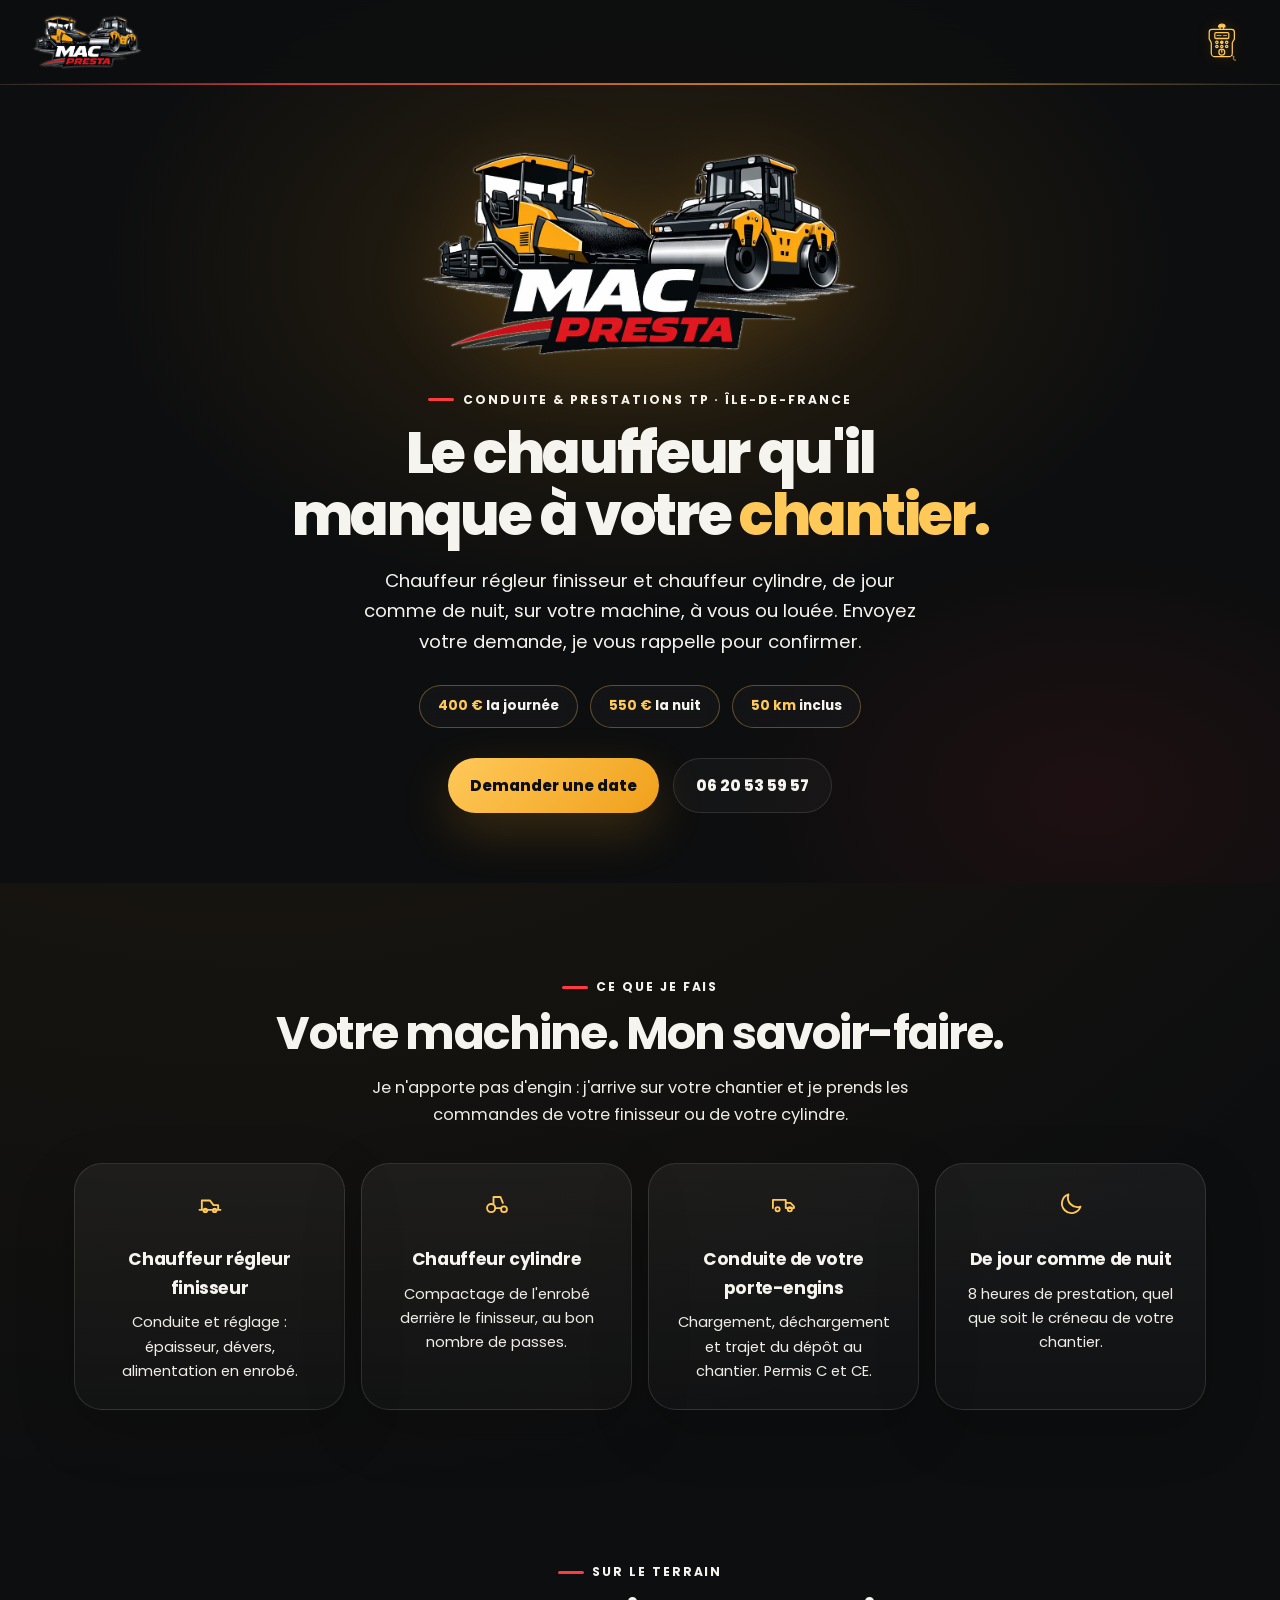
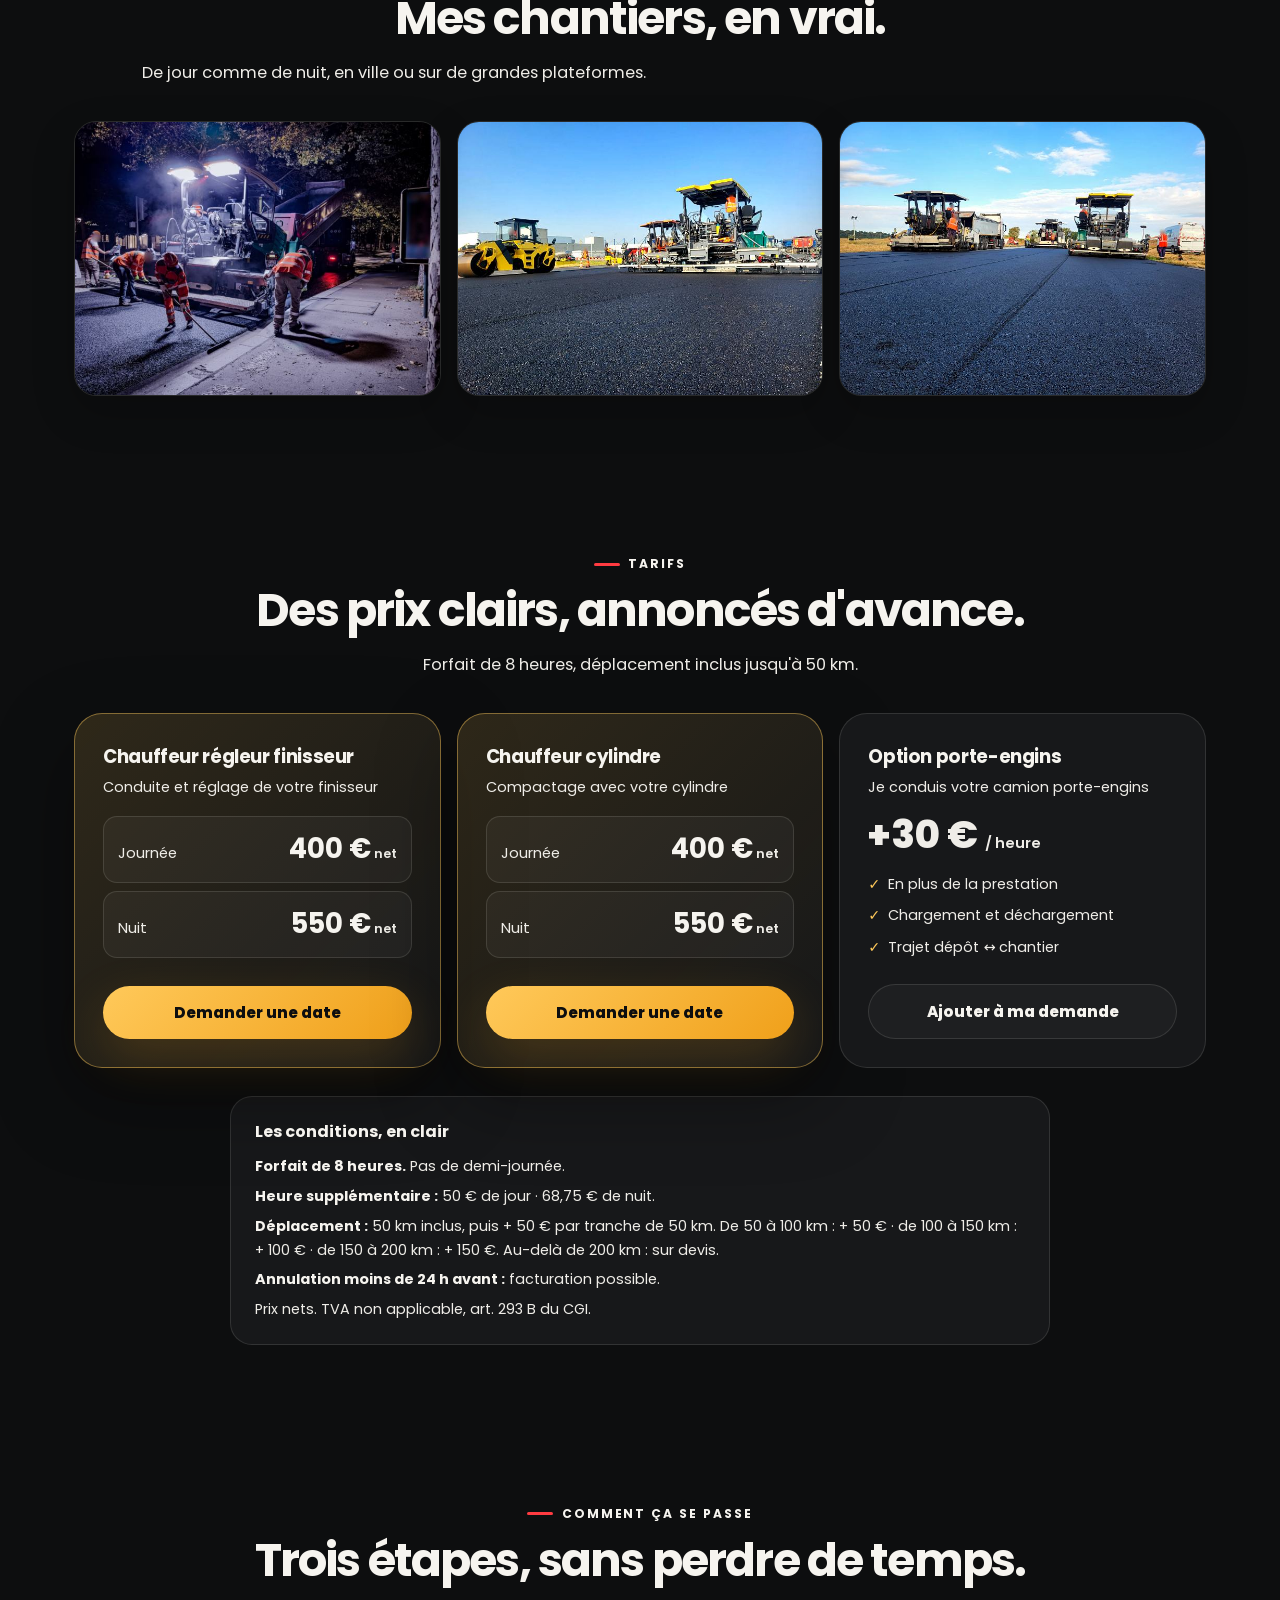
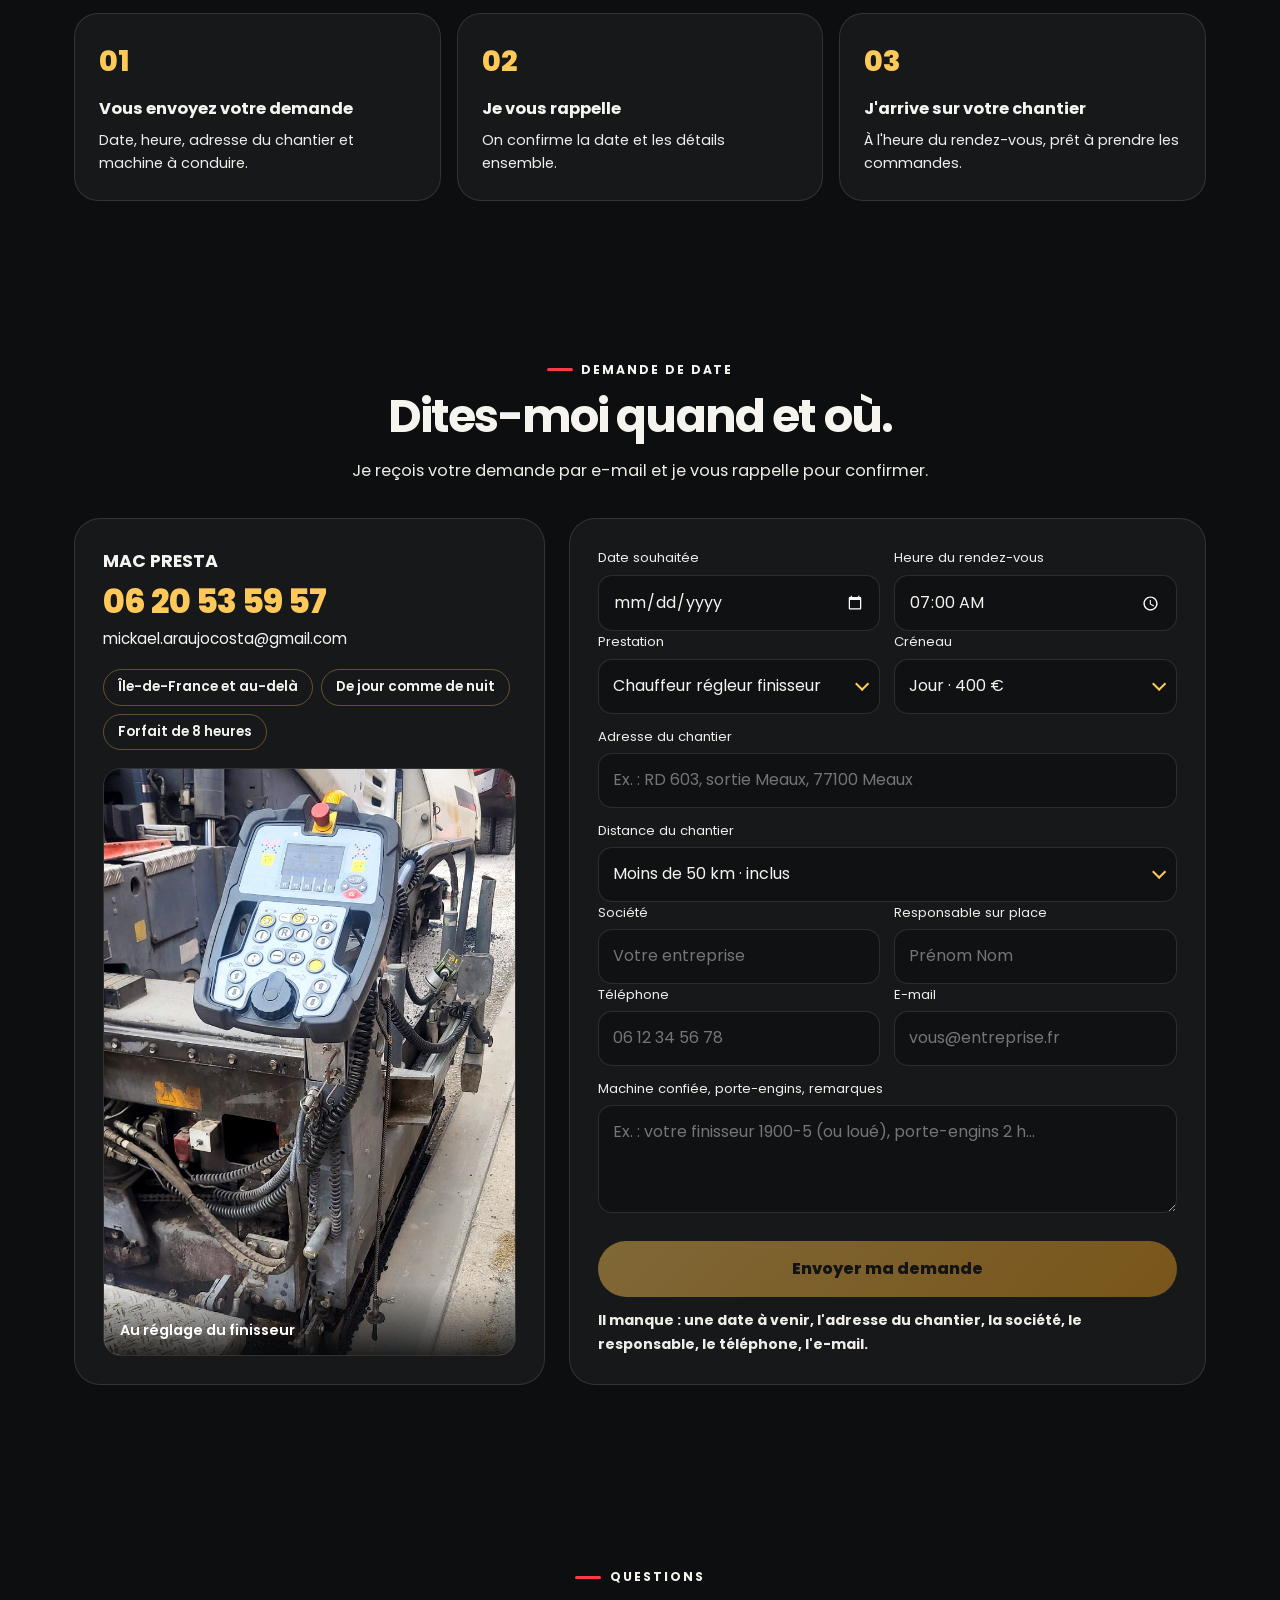
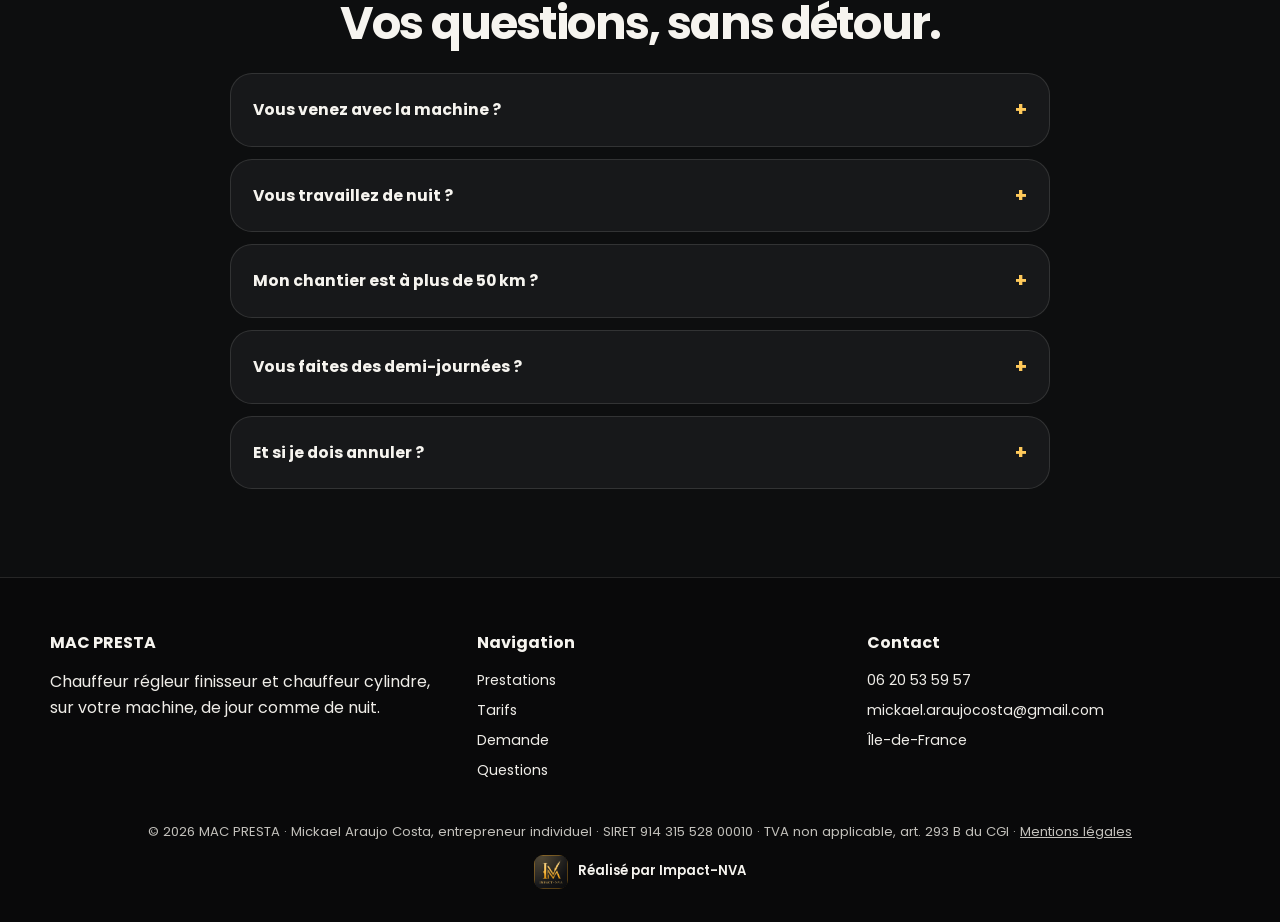
==== commit 8d543fb1: "Listes déroulantes aux couleurs du site Co-Authored-By: Claude Opus 5.5 <noreply@anthropic.com>" ====
--- a/index.html
+++ b/index.html
@@ -4,10 +4,10 @@
 <link rel="preconnect" href="https://fonts.gstatic.com" crossorigin />
 <link rel="stylesheet" href="https://fonts.googleapis.com/css2?family=Poppins:wght@400;500;600;700;800&display=swap" />
 <meta name="theme-color" content="#0D0E0F" />
-<link rel="stylesheet" href="assets/css/style.css?v=mv5b9hyx" />
-<link rel="stylesheet" href="assets/css/macpresta.css?v=mv5b9hyx" />
+<link rel="stylesheet" href="assets/css/style.css?v=mv5gg82m" />
+<link rel="stylesheet" href="assets/css/macpresta.css?v=mv5gg82m" />
 <title>MAC PRESTA — Chauffeur régleur finisseur et chauffeur cylindre, Île-de-France</title>
-<meta name="description" content="Chauffeur régleur finisseur et chauffeur cylindre sur votre machine, de jour comme de nuit, en Île-de-France. 400 € la journée, 550 € la nuit, 50 km inclus." />
+<meta name="description" content="Chauffeur régleur finisseur et chauffeur cylindre sur votre machine, de jour comme de nuit, en Île-de-France. Envoyez votre date, je vous rappelle pour confirmer." />
 <link rel="canonical" href="https://macpresta.fr/" />
 <link rel="icon" type="image/png" sizes="48x48" href="favicon-48.png" />
 <link rel="icon" type="image/png" sizes="32x32" href="favicon-32.png" />
@@ -18,19 +18,19 @@
 <meta property="og:locale" content="fr_FR" />
 <meta property="og:url" content="https://macpresta.fr/" />
 <meta property="og:title" content="MAC PRESTA — le chauffeur qu'il manque à votre chantier" />
-<meta property="og:description" content="Chauffeur régleur finisseur et chauffeur cylindre sur votre machine, de jour comme de nuit, en Île-de-France. 400 € la journée, 550 € la nuit, 50 km inclus." />
+<meta property="og:description" content="Chauffeur régleur finisseur et chauffeur cylindre sur votre machine, de jour comme de nuit, en Île-de-France. Envoyez votre date, je vous rappelle pour confirmer." />
 <meta property="og:image" content="https://macpresta.fr/og-macpresta.jpg" />
 <meta property="og:image:width" content="1200" />
 <meta property="og:image:height" content="630" />
 <meta property="og:image:alt" content="MAC PRESTA — chauffeur régleur finisseur et chauffeur cylindre, de jour comme de nuit" />
 <meta name="twitter:card" content="summary_large_image" />
 <meta name="twitter:title" content="MAC PRESTA — le chauffeur qu'il manque à votre chantier" />
-<meta name="twitter:description" content="Chauffeur régleur finisseur et chauffeur cylindre sur votre machine, de jour comme de nuit, en Île-de-France. 400 € la journée, 550 € la nuit, 50 km inclus." />
+<meta name="twitter:description" content="Chauffeur régleur finisseur et chauffeur cylindre sur votre machine, de jour comme de nuit, en Île-de-France. Envoyez votre date, je vous rappelle pour confirmer." />
 <meta name="twitter:image" content="https://macpresta.fr/og-macpresta.jpg" />
 <script type="application/ld+json">
 {"@context":"https://schema.org","@type":"LocalBusiness","name":"MAC PRESTA","url":"https://macpresta.fr/","image":"https://macpresta.fr/og-macpresta.jpg","logo":"https://macpresta.fr/icone-192.png",
 "description":"Chauffeur régleur finisseur et chauffeur cylindre, sur la machine du client, de jour comme de nuit. Conduite du porte-engins en option.",
-"telephone":"+33620535957","email":"mickael.araujocosta@gmail.com","priceRange":"400 € – 550 €",
+"telephone":"+33620535957","email":"mickael.araujocosta@gmail.com",
 "address":{"@type":"PostalAddress","addressLocality":"Pierre-Levée","postalCode":"77580","addressRegion":"Île-de-France","addressCountry":"FR"},
 "areaServed":[{"@type":"AdministrativeArea","name":"Île-de-France"},{"@type":"AdministrativeArea","name":"Seine-et-Marne"}],
 "founder":{"@type":"Person","name":"Mickael Araujo Costa"}}
@@ -257,5 +257,5 @@
   <div class="footer-bottom">© 2026 MAC PRESTA · Mickael Araujo Costa, entrepreneur individuel · SIRET 914 315 528 00010 · TVA non applicable, art. 293 B du CGI · <a href="mentions-legales.html" style="color:inherit;text-decoration:underline">Mentions légales</a><br><a class="signe-impact" href="https://impact-nva.fr" target="_blank" rel="noopener"><img src="assets/images/impact-nva.png" alt="" width="192" height="192" loading="lazy">Réalisé par Impact-NVA</a></div>
 </footer>
 
-<script src="assets/js/main.js?v=mv5b9hyx"></script>
+<script src="assets/js/main.js?v=mv5gg82m"></script>
 </body></html>
--- a/assets/css/macpresta.css
+++ b/assets/css/macpresta.css
@@ -123,3 +123,24 @@
 .cd-photo img { position: absolute; inset: 0; width: 100%; height: 100%; object-fit: cover; object-position: 50% 38%; }
 .cd-photo figcaption { position: absolute; inset: auto 0 0 0; padding: 34px 16px 12px; background: linear-gradient(180deg, transparent, rgba(8, 8, 9, .85)); color: #fff; font-weight: 600; font-size: .9rem; }
 @media (max-width: 980px) { .cd-photo { flex-basis: 300px; min-height: 300px; } }
+
+/* Listes déroulantes sur mesure (2026-10-12) : plus de bleu du navigateur, la liste reprend les couleurs du site */
+.choix { position: relative; }
+.choix select { position: absolute; opacity: 0; pointer-events: none; width: 1px; height: 1px; padding: 0; border: 0; }
+.contact-form .choix-btn {
+  display: flex; justify-content: space-between; align-items: center; gap: 10px; width: 100%; margin: 0; text-align: left;
+  background: #101113; border: 1px solid var(--line); border-radius: 14px; padding: 13px 14px; color: var(--text); font: inherit; font-weight: 400; cursor: pointer;
+}
+.choix-btn::after { content: ''; flex: none; width: 8px; height: 8px; border-right: 2px solid var(--green-2); border-bottom: 2px solid var(--green-2); transform: rotate(45deg) translateY(-3px); transition: transform .25s ease; }
+.choix.ouvert .choix-btn, .contact-form .choix-btn:focus-visible { outline: none; border-color: rgba(255, 201, 90, .55); }
+.choix.ouvert .choix-btn::after { transform: rotate(-135deg) translateY(-1px); }
+.choix ul {
+  list-style: none; margin: 6px 0 0; padding: 6px; position: absolute; left: 0; right: 0; top: 100%; z-index: 20;
+  background: #17181B; border: 1px solid rgba(255, 201, 90, .4); border-radius: 14px; box-shadow: 0 22px 44px -14px rgba(0, 0, 0, .8);
+  opacity: 0; visibility: hidden; transform: translateY(-6px); transition: opacity .2s ease, transform .2s ease, visibility 0s .2s;
+}
+.choix.ouvert ul { opacity: 1; visibility: visible; transform: none; transition: opacity .2s ease, transform .2s ease; }
+.choix li { display: flex; justify-content: space-between; align-items: center; gap: 10px; padding: 11px 12px; border-radius: 10px; color: var(--text); cursor: pointer; }
+.choix li:hover, .choix li.focus { background: linear-gradient(90deg, rgba(245, 164, 23, .26), rgba(245, 164, 23, .07)); }
+.choix li[aria-selected="true"] { color: var(--green-2); font-weight: 600; }
+.choix li[aria-selected="true"]::after { content: '✓'; }
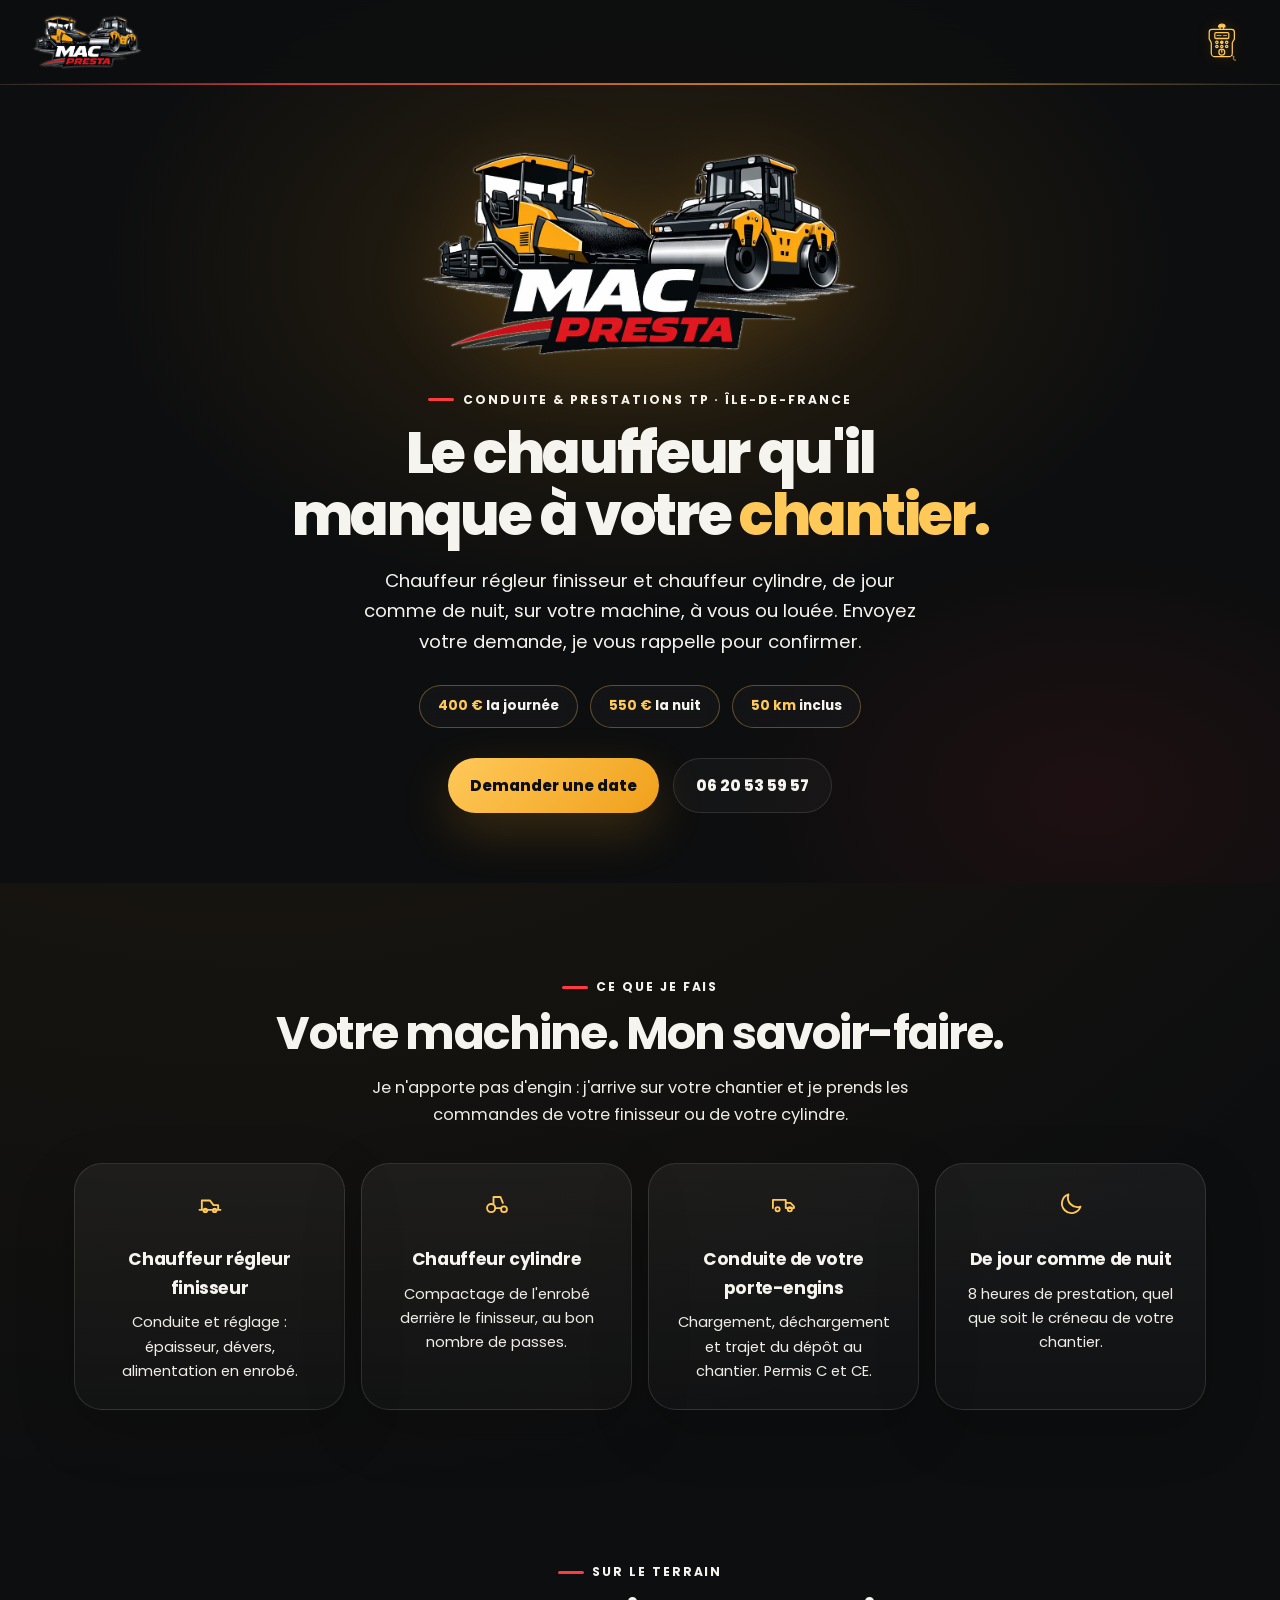
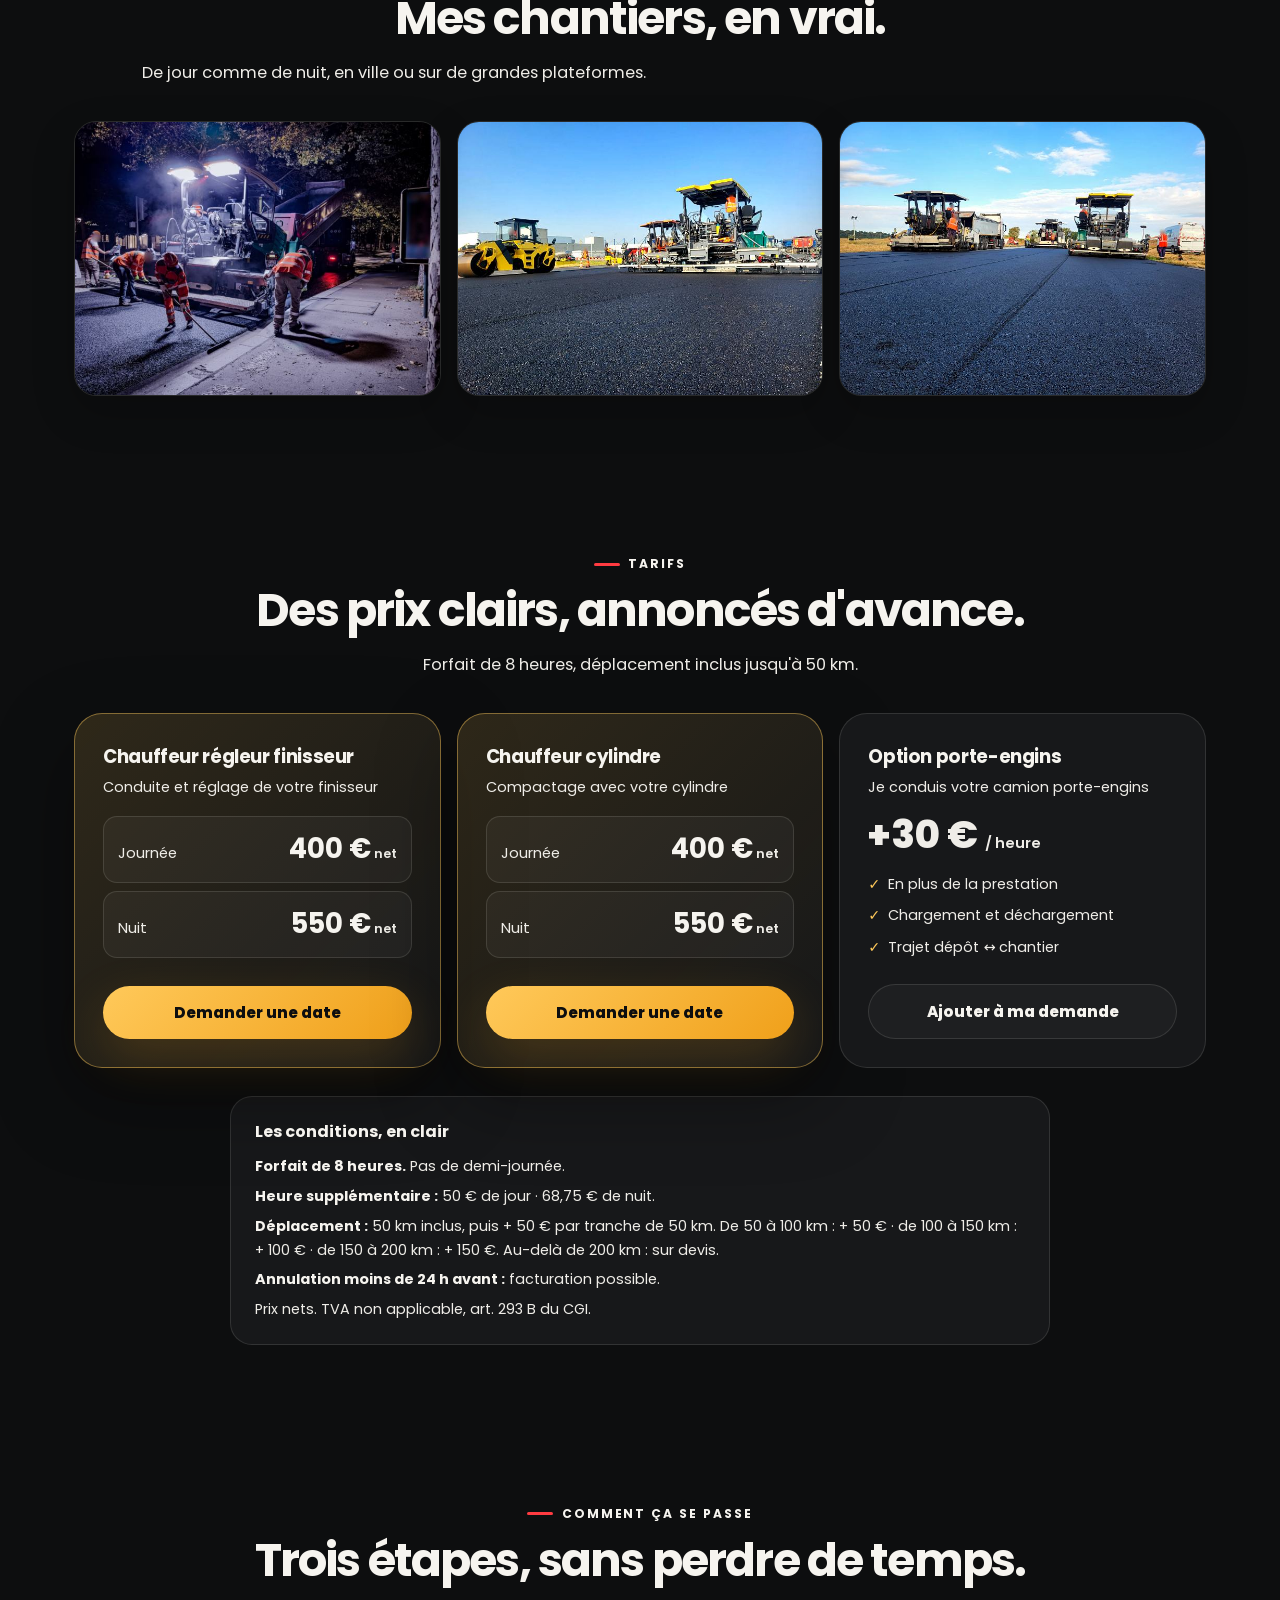
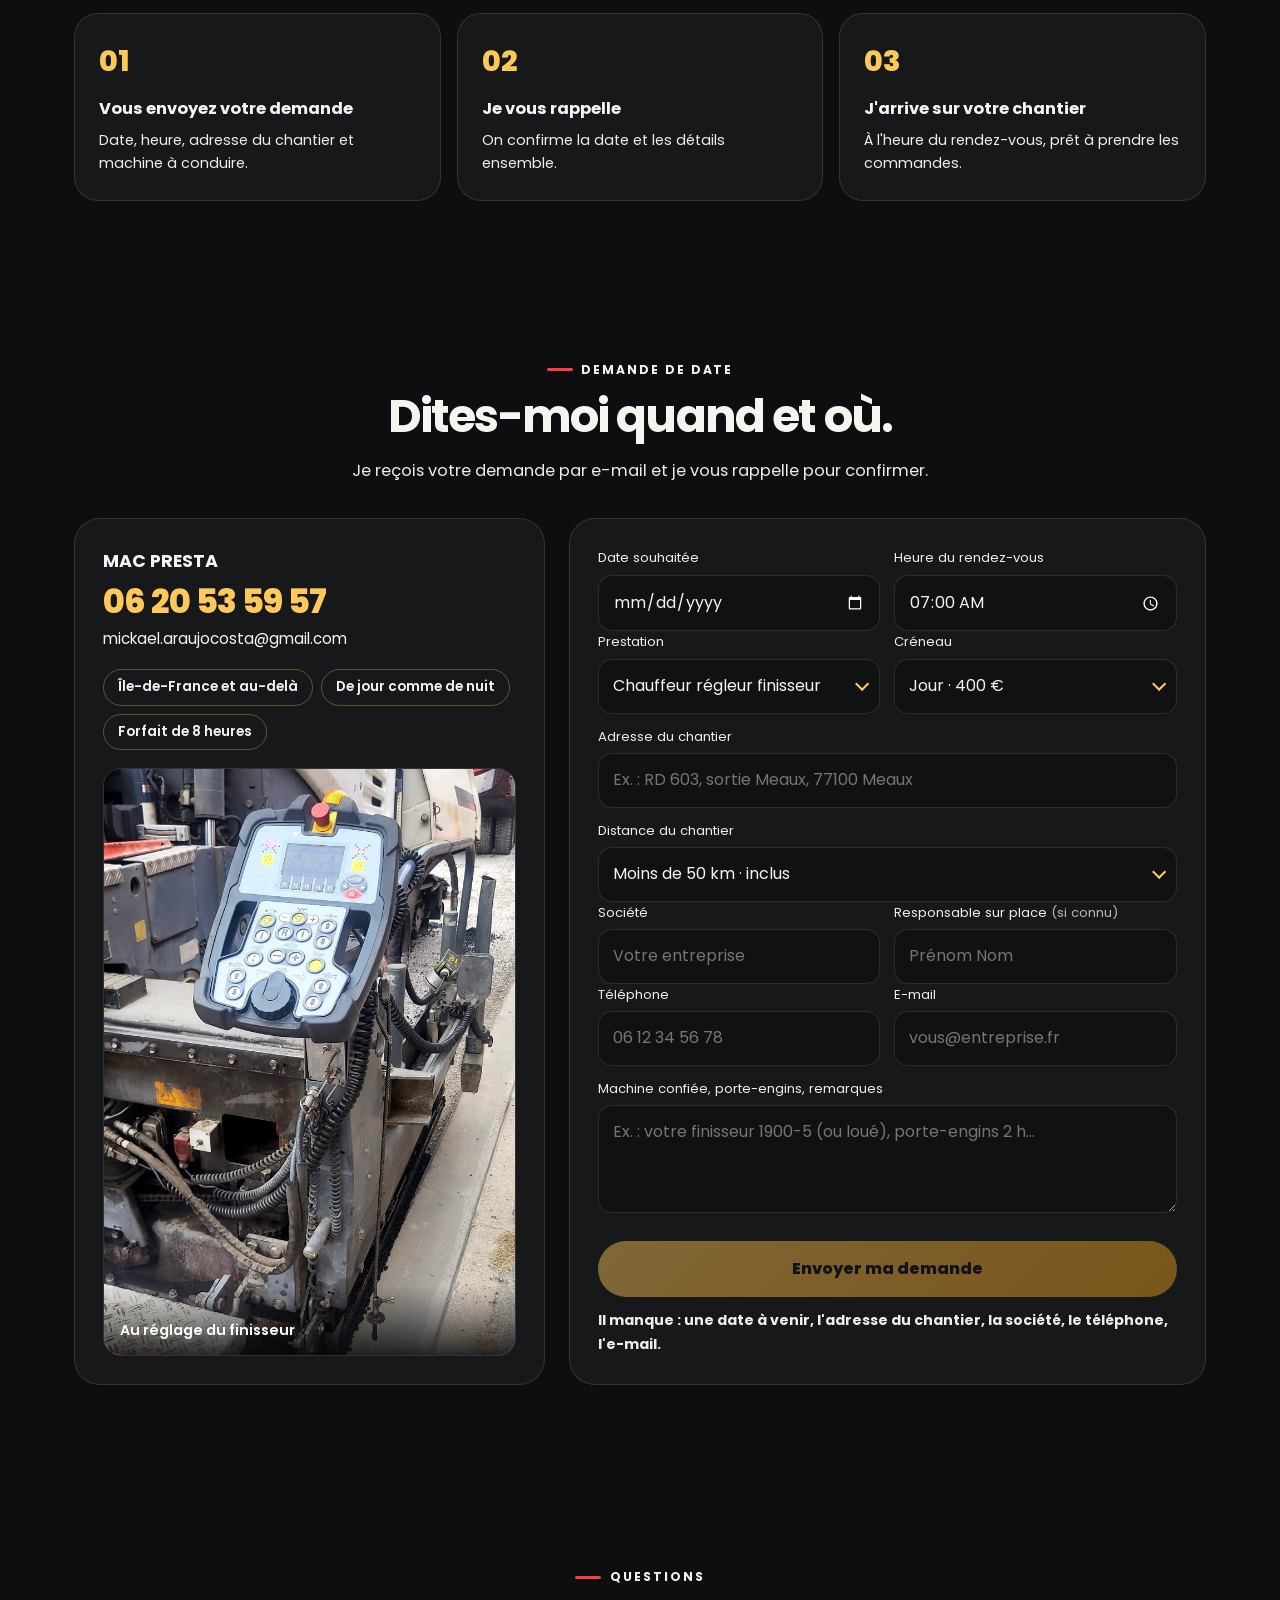
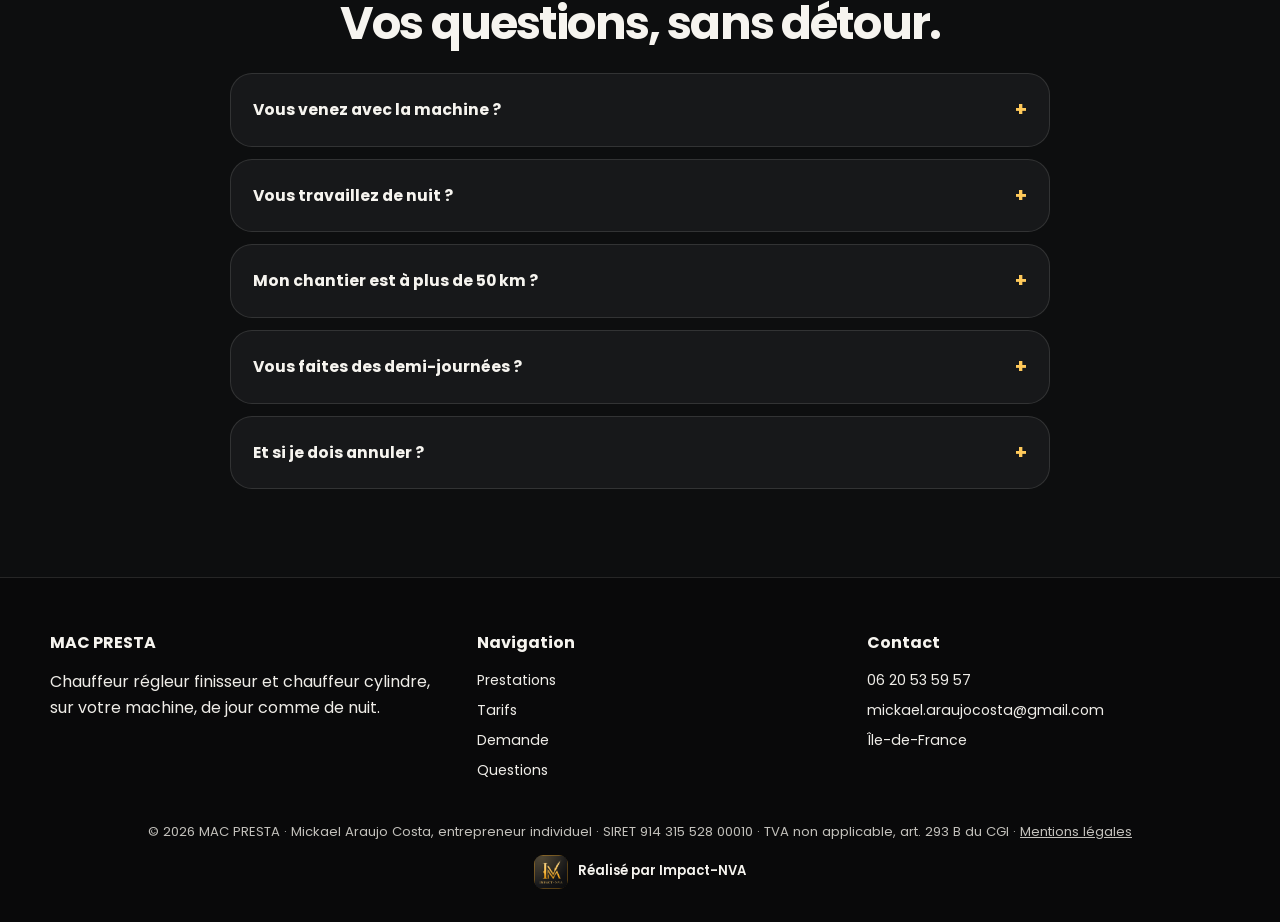
==== commit d5786bba: "Responsable sur place facultatif Co-Authored-By: Claude Opus 5.5 <noreply@anthropic.com>" ====
--- a/index.html
+++ b/index.html
@@ -4,8 +4,8 @@
 <link rel="preconnect" href="https://fonts.gstatic.com" crossorigin />
 <link rel="stylesheet" href="https://fonts.googleapis.com/css2?family=Poppins:wght@400;500;600;700;800&display=swap" />
 <meta name="theme-color" content="#0D0E0F" />
-<link rel="stylesheet" href="assets/css/style.css?v=mv5gg82m" />
-<link rel="stylesheet" href="assets/css/macpresta.css?v=mv5gg82m" />
+<link rel="stylesheet" href="assets/css/style.css?v=mv5gyceq" />
+<link rel="stylesheet" href="assets/css/macpresta.css?v=mv5gyceq" />
 <title>MAC PRESTA — Chauffeur régleur finisseur et chauffeur cylindre, Île-de-France</title>
 <meta name="description" content="Chauffeur régleur finisseur et chauffeur cylindre sur votre machine, de jour comme de nuit, en Île-de-France. Envoyez votre date, je vous rappelle pour confirmer." />
 <link rel="canonical" href="https://macpresta.fr/" />
@@ -194,7 +194,7 @@
             <label for="r-dist">Distance du chantier</label><select id="r-dist"><option value="0">Moins de 50 km · inclus</option><option value="50">De 50 à 100 km · + 50 €</option><option value="100">De 100 à 150 km · + 100 €</option><option value="150">De 150 à 200 km · + 150 €</option><option value="plus">Plus de 200 km · sur devis</option></select>
             <div class="form-duo">
               <div><label for="r-societe">Société</label><input id="r-societe" type="text" required autocomplete="organization" placeholder="Votre entreprise"></div>
-              <div><label for="r-resp">Responsable sur place</label><input id="r-resp" type="text" required autocomplete="name" placeholder="Prénom Nom"></div>
+              <div><label for="r-resp">Responsable sur place <small>(si connu)</small></label><input id="r-resp" type="text" autocomplete="name" placeholder="Prénom Nom"></div>
             </div>
             <div class="form-duo">
               <div><label for="r-tel">Téléphone</label><input id="r-tel" type="tel" required autocomplete="tel" placeholder="06 12 34 56 78"></div>
@@ -257,5 +257,5 @@
   <div class="footer-bottom">© 2026 MAC PRESTA · Mickael Araujo Costa, entrepreneur individuel · SIRET 914 315 528 00010 · TVA non applicable, art. 293 B du CGI · <a href="mentions-legales.html" style="color:inherit;text-decoration:underline">Mentions légales</a><br><a class="signe-impact" href="https://impact-nva.fr" target="_blank" rel="noopener"><img src="assets/images/impact-nva.png" alt="" width="192" height="192" loading="lazy">Réalisé par Impact-NVA</a></div>
 </footer>
 
-<script src="assets/js/main.js?v=mv5gg82m"></script>
+<script src="assets/js/main.js?v=mv5gyceq"></script>
 </body></html>
--- a/assets/css/macpresta.css
+++ b/assets/css/macpresta.css
@@ -144,3 +144,6 @@
 .choix li:hover, .choix li.focus { background: linear-gradient(90deg, rgba(245, 164, 23, .26), rgba(245, 164, 23, .07)); }
 .choix li[aria-selected="true"] { color: var(--green-2); font-weight: 600; }
 .choix li[aria-selected="true"]::after { content: '✓'; }
+/* le message « Demande envoyée » se centre dans la carte au lieu de laisser un grand vide dessous */
+.contact-form { display: flex; flex-direction: column; justify-content: center; }
+.contact-form label small { font-size: inherit; opacity: .75; font-weight: 400; }
